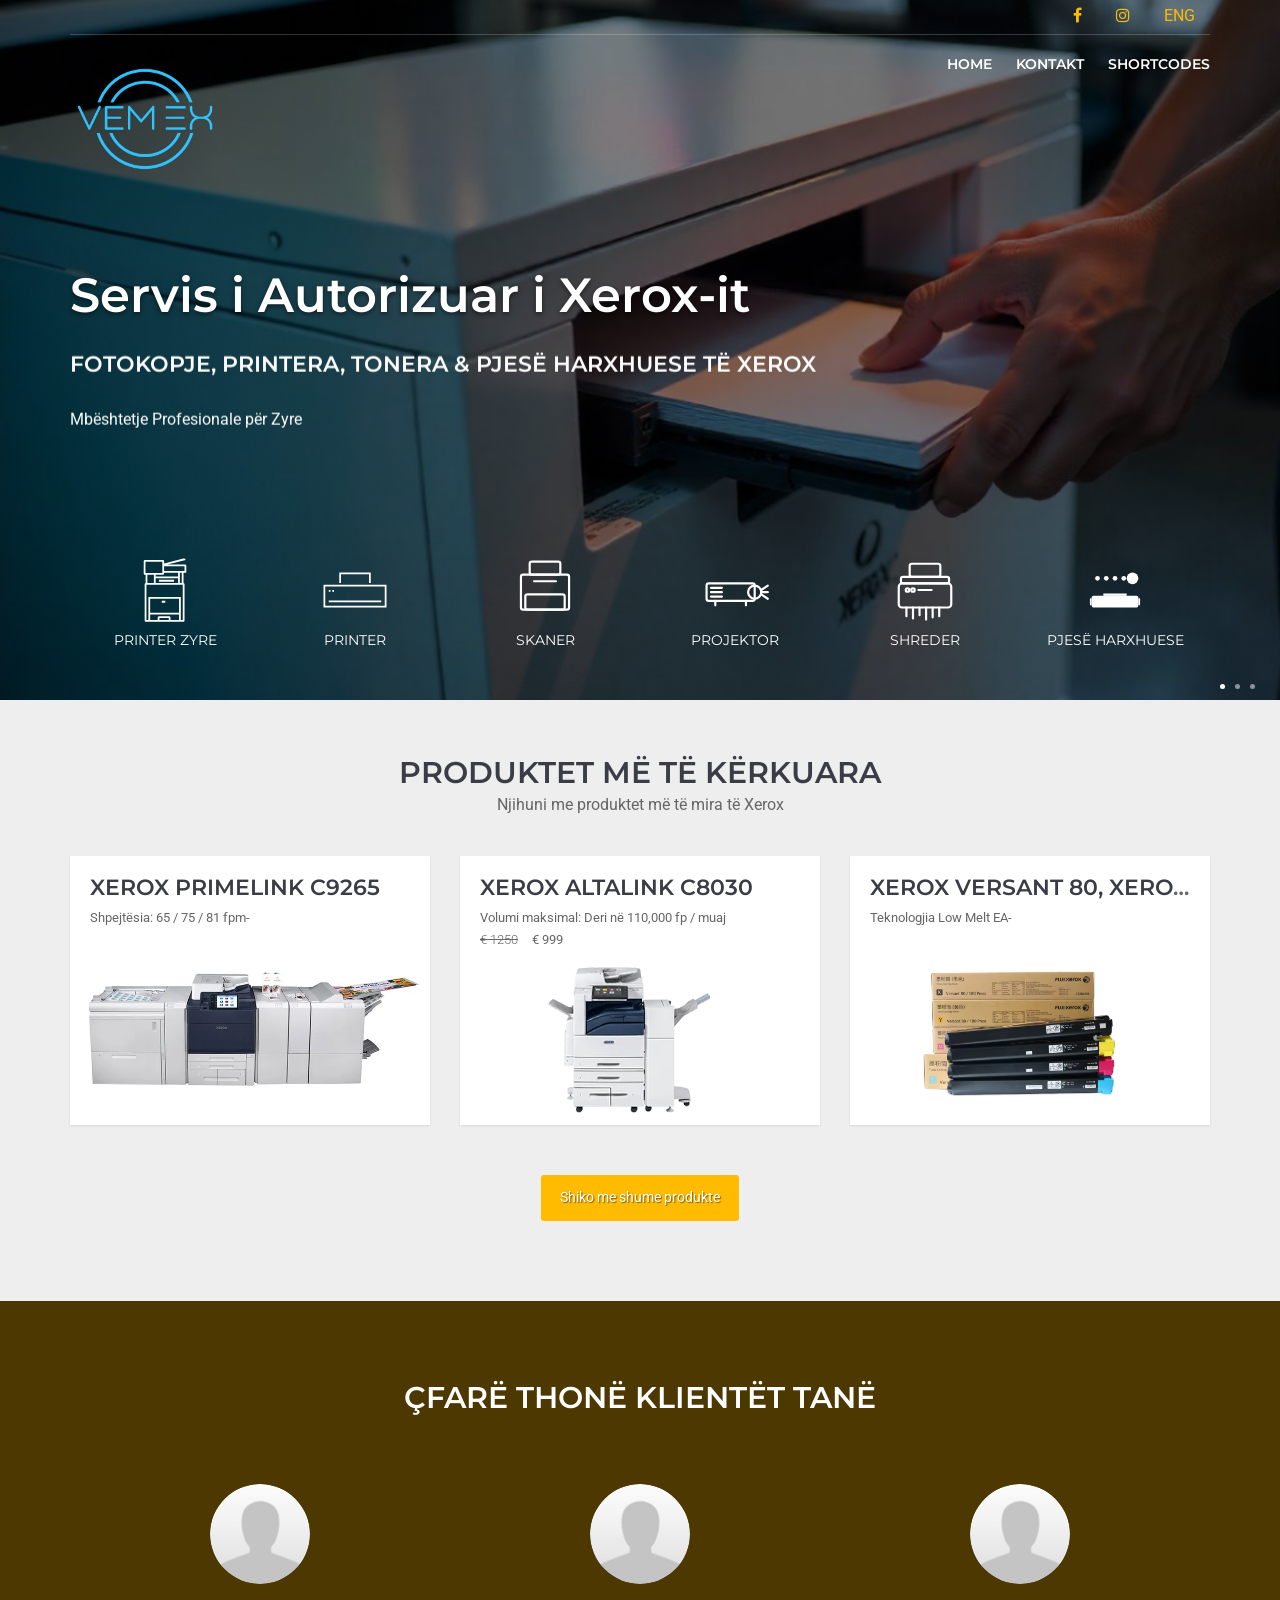
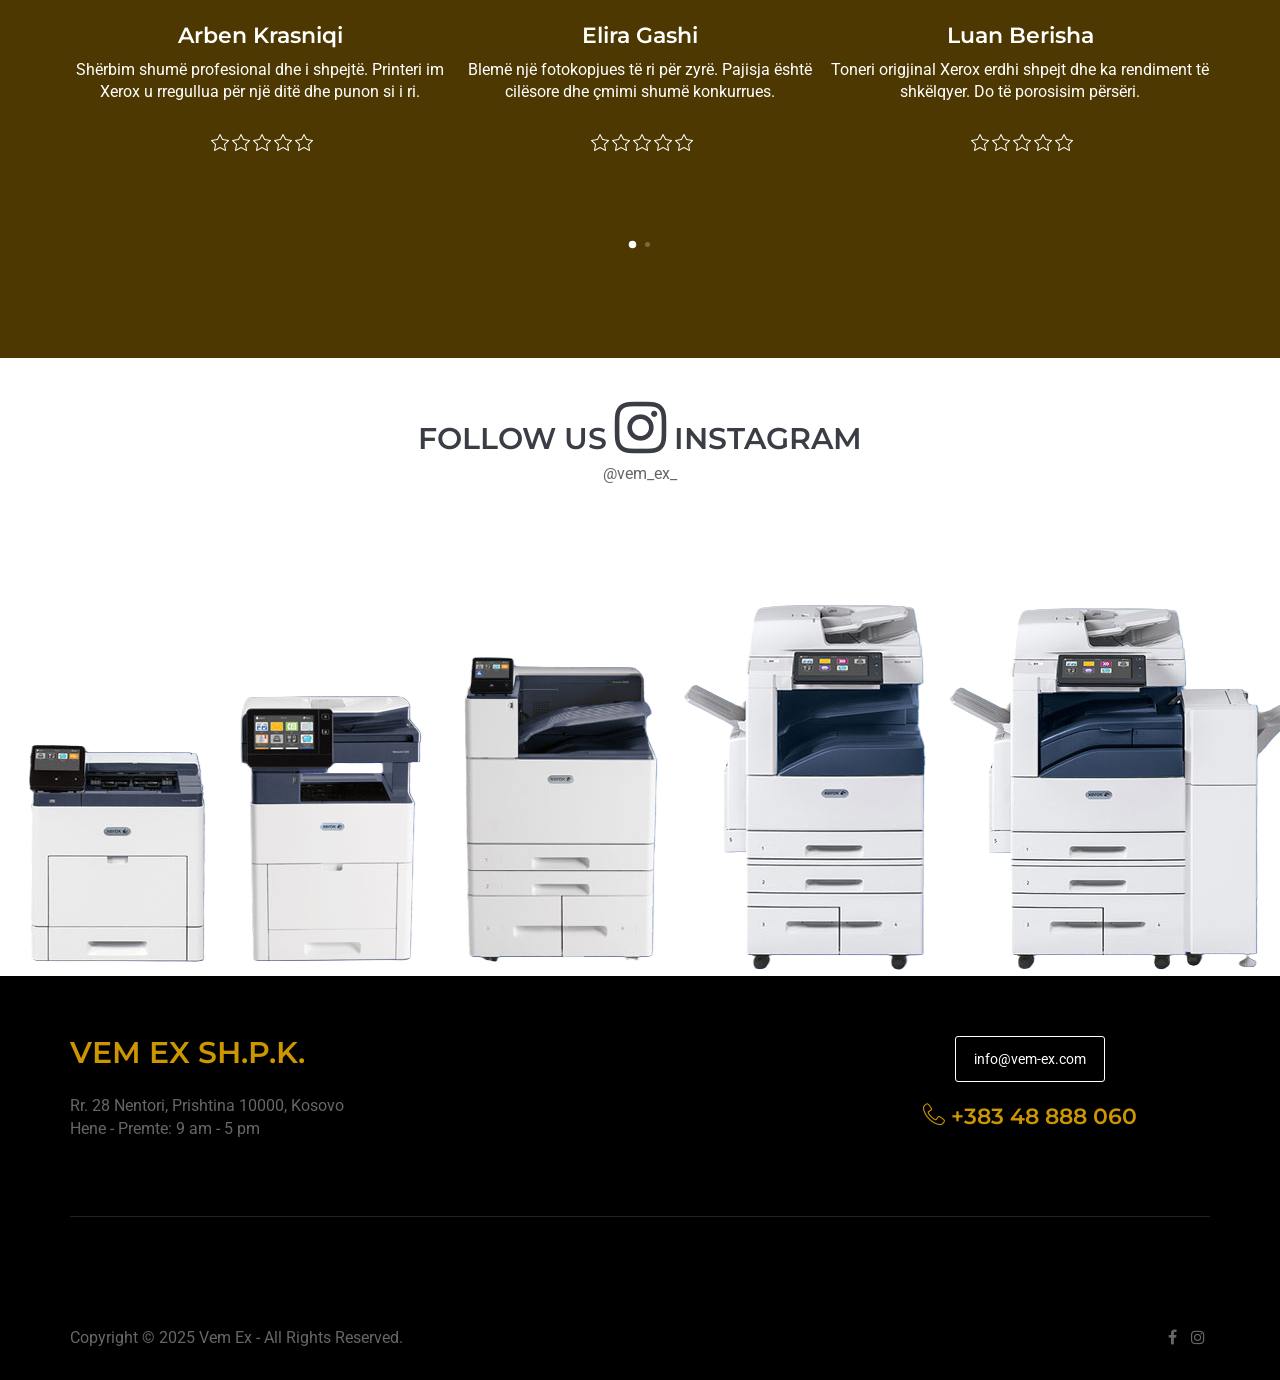
==== index.html @ 493dd59b "Add files via upload" ====
﻿<!DOCTYPE html>
<html lang="en">

<head>
    <meta charset="utf-8">
    <meta http-equiv="X-UA-Compatible" content="IE=edge">
    <meta name="viewport" content="width=device-width, initial-scale=1, maximum-scale=1">

    <!-- Mobile Web-app fullscreen -->
    <meta name="apple-mobile-web-app-capable" content="yes">
    <meta name="mobile-web-app-capable" content="yes">

    <!-- Meta tags -->
    <meta name="description" content="VEM-EX është partner i autorizuar Xerox. Ofron shitje dhe servis për fotokopjues, printera, tonera, si dhe pajisje të ndryshme për furnizim zyre në Kosovë.">
    <meta name="keywords" content="Xerox Kosovo, fotokopjues, printera, tonera, servis Xerox, pajisje zyre, laptop, desktop, projektorë, shredder">
    <meta name="author" content="VEM-EX Sh.P.K.">

    <link rel="icon" href="favicon.ico">

    <!--Title-->
    <title>VEM-EX | Servis i Autorizuar i Xerox</title>

    <!--CSS styles-->
    <link rel="stylesheet" media="all" href="css/bootstrap.css" />
    <link rel="stylesheet" media="all" href="css/animate.css" />
    <link rel="stylesheet" media="all" href="css/font-awesome.css" />
    <link rel="stylesheet" media="all" href="css/furniture-icons.css" />
    <link rel="stylesheet" media="all" href="css/linear-icons.css" />
    <link rel="stylesheet" media="all" href="css/magnific-popup.css" />
    <link rel="stylesheet" media="all" href="css/owl.carousel.css" />
    <link rel="stylesheet" media="all" href="css/ion-range-slider.css" />
    <link rel="stylesheet" media="all" href="css/theme.css" />

    <!--Google fonts-->
    <link href="https://fonts.googleapis.com/css?family=Montserrat:400,500,600&amp;subset=latin-ext" rel="stylesheet">
    <link href="https://fonts.googleapis.com/css?family=Roboto:300,400,500" rel="stylesheet">

    <!-- HTML5 shim and Respond.js IE8 support of HTML5 elements and media queries -->
    <!--[if lt IE 9]>
    <script src="https://oss.maxcdn.com/html5shiv/3.7.2/html5shiv.min.js"></script>
    <script src="https://oss.maxcdn.com/respond/1.4.2/respond.min.js"></script>
    <![endif]-->

    <!-- Social sharing (Open Graph) -->
    <meta property="og:title" content="VEM-EX | Authorised Xerox Provider">
    <meta property="og:description" content="Partner i autorizuar Xerox për shitje, servis dhe furnizime zyre.">
    <meta property="og:image" content="https://vem-ex.com/assets/images/logo.png">
    <meta property="og:url" content="https://vem-ex.com">
    <meta name="twitter:card" content="summary_large_image">
</head>

<body>

    <div class="page-loader"></div>

    <div class="wrapper">

        <!--Use class "navbar-fixed" or "navbar-default" -->
        <!--If you use "navbar-fixed" it will be sticky menu on scroll (only for large screens)-->

        <!-- ======================== Navigation ======================== -->

        <nav class="navbar-fixed">

            <div class="container">

                <!-- ==========  Top navigation ========== -->

                <div class="navigation navigation-top clearfix">
                    <ul>
                        <!--add active class for current page-->
                        <li><a  href="https://www.facebook.com/profile.php?id=100094610052617" target="_blank"><i class="fa fa-facebook"></i></a></li>
                        <li><a href="https://www.instagram.com/vem_ex_/" target="_blank"><i class="fa fa-instagram"></i></a></li>

                        <!--Language selector-->

                        <li class="nav-settings">
                            <a href="javascript:void(0);" class="nav-settings-value"> ENG</a>
                            <ul class="nav-settings-list">
                                <li>ENG</li>
                                <li>ALB</li>
                            </ul>
                        </li>

                    </ul>
                </div> <!--/navigation-top-->

                <!-- ==========  Main navigation ========== -->

                <div class="navigation navigation-main">

                    <!-- Setup your logo here-->

                    <a href="index.html" class="logo"><img src="assets/images/logo.png" alt="" /></a>

                    <!-- Mobile toggle menu -->

                    <a href="#" class="open-menu"><i class="icon icon-menu"></i></a>

                    <!-- Convertible menu (mobile/desktop)-->

                    <div class="floating-menu">

                        <!-- Mobile toggle menu trigger-->

                        <div class="close-menu-wrapper">
                            <span class="close-menu"><i class="icon icon-cross"></i></span>
                        </div>

                        <ul>
                            <li><a href="index.html">Home</a></li>
                            <li><a href="contact.html">Kontakt</a></li>


                            <!-- Simple menu link-->

                            <li><a href="shortcodes.html">Shortcodes</a></li>
                        </ul>
                    </div> <!--/floating-menu-->

            </div> <!--/container-->
        </nav>

        <!-- ========================  Header content ======================== -->

        <section class="header-content">

            <div class="owl-slider">

                <!-- === slide item === -->

                <div class="item"   style="background-image:linear-gradient(rgba(0,0,0,0.5),rgba(0,0,0,0.5)), url(assets/images/banner1.png)">

                <div class="box">
                        <div class="container">
                            <h2 class="title animated h1" data-animation="fadeInDown"> Servis i Autorizuar i Xerox-it</h2>
                            <div class="animated" data-animation="fadeInUp">
                                <h4 class="animated pt-2" data-animation="fadeInUp">Fotokopje, Printera, Tonera & Pjesë Harxhuese të Xerox</h4>
                                <div class="animated pt-2" data-animation="fadeInUp">Mbështetje Profesionale për Zyre</div>
                            </div>
                        </div>
                    </div>
                </div>

                <!-- === slide item === -->

                <div class="item"   style="background-image:linear-gradient(rgba(0,0,0,0.5),rgba(0,0,0,0.5)), url(assets/images/banner2.jpg)">
                    <div class="box">
                        <div class="container">
                            <h2 class="title animated h1" data-animation="fadeInDown"> Servis i Autorizuar i Xerox-it</h2>
                            <div class="animated" data-animation="fadeInUp">
                                <div class="animated pt-2" data-animation="fadeInUp">Fotokopje, Printera, Tonera & Pjesë Harxhuese të Xerox</div>
                                <div class="animated pt-2" data-animation="fadeInUp">Mbështetje Profesionale për Zyre</div>
                            </div>
                        </div>
                    </div>
                </div>

                <!-- === slide item === -->

                <div class="item"   style="background-image:linear-gradient(rgba(0,0,0,0.5),rgba(0,0,0,0.5)), url(assets/images/banner3.jpg)">
                    <div class="box">
                        <div class="container">
                            <h2 class="title animated h1" data-animation="fadeInDown"> Servis i Autorizuar i Xerox-it</h2>
                            <div class="animated" data-animation="fadeInUp">
                                <div class="animated pt-2" data-animation="fadeInUp">Fotokopje, Printera, Tonera & Pjesë Harxhuese të Xerox</div>
                                <div class="animated pt-2" data-animation="fadeInUp">Mbështetje Profesionale për Zyre</div>
                            </div>
                        </div>
                    </div>
                </div>

            </div> <!--/owl-slider-->
        </section>

        <!-- ========================  Icons slider ======================== -->

        <section class="owl-icons-wrapper owl-icons-frontpage">

            <!-- === header === -->

            <header class="hidden">
                <h2>Product categories</h2>
            </header>

            <div class="container">

                <div class="owl-icons">

                    <!-- === icon item === -->

                    <a href="#">
                        <figure>
                            <i class="f-icon f-svg " style='background: url("assets/svgs/office-printer.svg") no-repeat center / contain'></i>
                            <figcaption>Printer Zyre</figcaption>
                        </figure>
                    </a>

                    <!-- === icon item === -->

                    <a href="#">
                        <figure>
                            <i class="f-icon f-svg " style='background: url("assets/svgs/printer.svg") no-repeat center / contain'></i>
                            <figcaption>Printer</figcaption>
                        </figure>
                    </a>

                    <!-- === icon item === -->

                    <a href="#">
                        <figure>
                            <i class="f-icon f-svg " style='background: url("assets/svgs/scanner.svg") no-repeat center / contain'></i>
                            <figcaption>Skaner</figcaption>
                        </figure>
                    </a>

                    <a href="#">
                        <figure>
                            <i class="f-icon f-svg " style='background: url("assets/svgs/projector.svg") no-repeat center / contain'></i>
                            <figcaption>Projektor</figcaption>
                        </figure>
                    </a>

                    <a href="#">
                        <figure>
                            <i class="f-icon f-svg " style='background: url("assets/svgs/shreder.svg") no-repeat center / contain'></i>
                            <figcaption>Shreder</figcaption>
                        </figure>
                    </a>

                    <a href="#">
                        <figure>
                            <i class="f-icon f-svg " style='background: url("assets/svgs/accessories.svg") no-repeat center / contain'></i>
                            <figcaption>Pjesë Harxhuese</figcaption>
                        </figure>
                    </a>
                    <!-- === icon item === -->

                    <a href="#">
                        <figure>
                            <i class="f-icon f-svg " style='background: url("assets/svgs/service.svg") no-repeat center / contain'></i>
                            <figcaption>Mirembajtje +</figcaption>
                        </figure>
                    </a>

                    <a href="#">
                        <figure>
                            <i class="f-icon f-svg " style='background: url("assets/svgs/pc.svg") no-repeat center / contain'></i>
                            <figcaption>PC Desktop</figcaption>
                        </figure>
                    </a>

                    <a href="#">
                        <figure>
                            <i class="f-icon f-svg " style='background: url("assets/svgs/laptop.svg") no-repeat center / contain'></i>
                            <figcaption>Laptop</figcaption>
                        </figure>
                    </a>

                </div> <!--/owl-icons-->
            </div> <!--/container-->
        </section>

        <!-- ========================  Products widget ======================== -->

        <section class="products">

            <div class="container">

                <!-- === header title === -->

                <header>
                    <div class="row">
                        <div class="col-md-offset-2 col-md-8 text-center">
                            <h2 class="title">Produktet më të kërkuara</h2>
                            <div class="text">
                                <p>Njihuni me produktet më të mira të Xerox</p>
                            </div>
                        </div>
                    </div>
                </header>

                <div class="row">

                    <!-- === product-item === -->

                    <div class="col-md-4 col-xs-6">

                        <article>
                            <div class="info">

                                <span>
                                    <a href="#productid1" class="mfp-open" data-title="Shiko detajet"><i class="icon icon-eye"></i></a>
                                </span>
                            </div>
                            <div class="btn btn-add">
                                <i class="icon icon-cart"></i>
                            </div>
                            <div class="figure-grid">
                                <div class="image" style="padding-top: 80px; min-height: 269px;">
                                    <a href="#productid1" class="mfp-open">
                                        <img src="assets/products/xeroxprimelinkC9265.jpg" alt="" width="360" />
                                    </a>
                                </div>
                                <div class="text">
                                    <h2 class="title h4"><a href="product.html">Xerox PrimeLink C9265</a></h2>
                                    <sup>Shpejtësia: 65 / 75 / 81 fpm-</sup>
                                </div>
                            </div>
                        </article>
                    </div>

                    <!-- === product-item === -->

                    <div class="col-md-4 col-xs-6">
                        <article>
                            <div class="info">
                                <span>
                                    <a href="#productid2" class="mfp-open" data-title="Shiko detajet"><i class="icon icon-eye"></i></a>
                                </span>
                            </div>
                            <div class="btn btn-add">
                                <i class="icon icon-cart"></i>
                            </div>
                            <div class="figure-grid">
                                <div class="image" style="padding-top: 80px; width: auto;object-fit: contain;  max-height: 269px;">
                                    <a href="#productid2" class="mfp-open">
                                        <img src="assets/products/XeroxAltalinkC8030.jpg" alt=""  style="max-height:200px; width:auto; object-fit:contain; padding-left: 70px; display:block;" />
                                    </a>
                                </div>
                                <div class="text">
                                    <h2 class="title h4"><a href="product.html">Xerox Altalink C8030</a></h2>
                                    <sup>Volumi maksimal: Deri në 110,000 fp / muaj</sup> <br>

                                    <sub>€ 1250</sub>
                                    <sup>€ 999</sup>
                                </div>
                            </div>
                        </article>
                    </div>

                    <!-- === product-item === -->

                    <div class="col-md-4 col-xs-6">
                        <article>
                            <div class="info">
                                <span>
                                    <a href="#productid3" class="mfp-open" data-title="Shiko detajet"><i class="icon icon-eye"></i></a>
                                </span>
                            </div>
                            <div class="btn btn-add">
                                <i class="icon icon-cart"></i>
                            </div>
                            <div class="figure-grid">
                                <div class="image" style="padding-top: 80px; width: auto;object-fit: contain;  max-height: 269px;">
                                    <a href="#productid3" class="mfp-open">
                                        <img src="assets/products/toner.png" alt="" style="max-height:200px; width:auto; object-fit:contain; padding-left: 70px; display:block;"  />
                                    </a>
                                </div>
                                <div class="text">
                                    <h2 class="title h4"><a href="product.html">Xerox Versant 80, Xerox Versant 180, Xerox Versant 280</a></h2>
                                    <sup>Teknologjia Low Melt EA-</sup>
                                </div>
                            </div>
                        </article>
                    </div>


                </div> <!--/row-->
                <!-- === button more === -->

                <div class="wrapper-more">
                    <a href="products-grid.html" class="btn btn-main">Shiko me shume produkte</a>
                </div>

                <!-- ========================  Product info popup - quick view ======================== -->

                <div class="popup-main mfp-hide" id="productid1">

                    <!-- === product popup === -->

                    <div class="product">

                        <!-- === popup-title === -->

                        <div class="popup-title">
                            <div class="h1 title">Xerox PrimeLink C9265 <small>Printer</small></div>
                        </div>

                        <!-- === product gallery === -->

                        <div class="owl-product-gallery">
                            <img src="assets/products/xeroxprimelinkC9265.jpg" />
                        </div>

                        <!-- === product-popup-info === -->

                        <div class="popup-content">
                            <div class="product-info-wrapper">
                                <div class="row">
                                    <div class="col-sm-10">
                                        <div class="info-box">
                                            <strong>Shpejtësia</strong>
                                            <span>65 / 75 / 81 fpm</span>
                                        </div>
                                        <div class="info-box">
                                            <strong>Pesha e medias</strong>
                                            <span>Deri në 400 gsm (Tray 5 dhe vetem OHCF), auto-duplex deri në 350 gsm (Bypass Tray dhe OHCF)</span>
                                        </div>
                                        <div class="info-box">
                                            <strong> Media për baner</strong>
                                            <span>Deri në 51 in. / 1,300 mm</span>
                                        </div>
                                        <div class="info-box">
                                            <strong> Teknologjia e printimit</strong>
                                            <span>Standard i ri për prodhim të lehtë, cilësi me teknologji LED, rezolucion 2400 x 2400 dpi me HD LED dhe toner HD EA për qartësi të jashtëzakonshme dhe ngjyra të pasura e të gjalla</span>
                                        </div>
                                        <div class="info-box">
                                            <strong> Skanimi</strong>
                                            <span> Deri në 270 ipm (ngjyrë, deri në 200 gsm) </span>
                                        </div>
                                        <div class="info-box">
                                            <strong>Konsumueset</strong>
                                            <span>
                                            <ul class="consumables-list">
                                                <li><span class="color-btn color-btn-black"></span> <span> E zezë: 34,500 faqe</span></li>
                                                <li><span class="color-btn color-btn-yellow"></span> <span>E verdhë: 37,500 faqe</span></li>
                                                <li><span class="color-btn color-btn-magenta"></span> <span>Magenta: 37,500 faqe</span></li>
                                                <li><span class="color-btn color-btn-cyan"></span> <span>Cian: 37,500 faqe</span></li>
                                            </span>
                                            </ul>
                                        </div>
                                    </div>

                                </div> <!--/row-->
                            </div> <!--/product-info-wrapper-->
                        </div> <!--/popup-content-->

                    </div> <!--/product-->
                </div> <!--popup-main-->
                <div class="popup-main mfp-hide" id="productid2">

                    <!-- === product popup === -->

                    <div class="product">

                        <!-- === popup-title === -->

                        <div class="popup-title">
                            <div class="h1 title">Xerox Altalink C8030</div>
                        </div>

                        <!-- === product gallery === -->

                        <div class="owl-product-gallery" style="background-color: white;">
                            <img src="assets/products/XeroxAltalinkC8030.jpg" alt="" style="max-height:200px; width:auto; object-fit:contain; padding-left: 170px; display:block;"   />
                        </div>

                        <!-- === product-popup-info === -->

                        <div class="popup-content">
                            <div class="product-info-wrapper">
                                <div class="row">
                                    <div class="col-sm-10">
                                    <div class="info-box">
                                        <strong>Pajisje multifunksionale</strong>
                                        <span>A4 dhe A3   Color & BW</span>
                                    </div>
                                    <div class="info-box">
                                        <strong>Funksione</strong>
                                        <span>Cloud, Copy, Email, Print, Scan</span>
                                    </div>
                                    <div class="info-box">
                                        <strong>Rezolucioni maksimal</strong>
                                        <span>1200 x 2400 IQ</span>
                                    </div>
                                    <div class="info-box">
                                        <strong>Volumi maksimal</strong>
                                        <span>Deri në 110,000 fp / muaj</span>
                                    </div>
                                    <div class="info-box">
                                        <strong>Kapaciteti i tonerit</strong>
                                        <span>
                                        <ul class="consumables-list">
                                            <li><span class="color-btn color-btn-black"></span> <span>E zezë (Black): 26,000 faqe</span></li>
                                            <li><span class="color-btn color-btn-yellow"></span> <span>E verdhë (Yellow): 15,000 faqe</span></li>
                                            <li><span class="color-btn color-btn-magenta"></span> <span>Magenta: 15,000 faqe</span></li>
                                            <li><span class="color-btn color-btn-cyan"></span> <span>Cian (Cyan): 15,000 faqe</span></li>
                                        </ul>
                                        </span>
                                    </div>
                                    <div class="info-box">
                                        <strong>Printim prej Telefonit</strong>
                                        <span><i class="fa fa-check-square-o"></i> Mbështetur</span>
                                    </div>
                                    <div class="info-box">
                                        <strong>Printim prej USB</strong>
                                        <span><i class="fa fa-check-square-o"></i> Mbështetur</span>
                                    </div>
                                    <div class="info-box">
                                        <strong>Scan në USB</strong>
                                        <span><i class="fa fa-check-square-o"></i> Mbështetur</span>
                                    </div>
                                </div>


                                </div> <!--/row-->
                            </div> <!--/product-info-wrapper-->
                        </div> <!--/popup-content-->

                    </div> <!--/product-->
                </div> <!--popup-main-->


                <div class="popup-main mfp-hide" id="productid3">

                    <!-- === product popup === -->

                    <div class="product">

                        <!-- === popup-title === -->

                        <div class="popup-title">
                            <div class="h1 title"> Xerox Versant 80, 180 & 280</div>
                        </div>

                        <!-- === product gallery === -->

                        <div class="owl-product-gallery" style="background-color: white;">
                            <img src="assets/products/toner.png" alt="" style="max-height:200px; width:auto; object-fit:contain; padding-left: 170px; display:block;"   />
                        </div>

                        <!-- === product-popup-info === -->

                        <div class="popup-content">
                            <div class="product-info-wrapper">
                                <div class="row">
                                    <div class="col-sm-10">

                                        <div class="info-box">
                                            <strong>Teknologjia</strong>
                                            <span>Low Melt EA</span>
                                        </div>
                                        <div class="info-box">
                                            <strong>Toner Origjinal Xerox</strong>
                                            <ul>
                                                <li>Ngjyra të gjalla, tekst i mprehtë – faqe pas faqeje</li>
                                                <li>Jo toksik me përmbajtje kimike të kontrolluar rreptësisht</li>
                                                <li>Jep ndikim premium e të fuqishëm në çdo faqe</li>
                                                <li>I sigurt për ju dhe për mjedisin</li>
                                            </ul>
                                        </div>
                                        <div class="info-box">
                                            <strong>Tonerë</strong>
                                            <ul class="consumables-list">
                                                <li><span class="color-btn color-btn-yellow"></span> <span>E verdhë (Yellow)</span></li>
                                                <li><span class="color-btn color-btn-magenta"></span> <span>Magenta</span></li>
                                                <li><span class="color-btn color-btn-cyan"></span> <span>Cian (Cyan)</span></li>
                                                <li><span class="color-btn color-btn-black"></span> <span>E zezë (Black)</span></li>
                                            </ul>
                                        </div>

                                    </div>


                                </div> <!--/row-->
                            </div> <!--/product-info-wrapper-->
                        </div> <!--/popup-content-->

                    </div> <!--/product-->
                </div> <!--popup-main-->

            </div> <!--/container-->
        </section>

        <!-- ======================== Quotes ======================== -->


        <section class="quotes quotes-slider" style="background-image:url(assets/images/user-1.jpg)">
            <div class="container">

                <!-- === quotes header === -->
                <header>
                    <h2 class="title">Çfarë thonë klientët tanë</h2>
                </header>

                <div class="row">
                    <div class="quote-carousel">

                        <!-- === quote item === -->
                        <div class="quote">
                            <div class="image">
                                <img src="assets/images/user.jpg" alt="Klient i kënaqur" />
                            </div>
                            <div class="text">
                                <h4>Arben Krasniqi</h4>
                                <p>Shërbim shumë profesional dhe i shpejtë. Printeri im Xerox u rregullua për një ditë dhe punon si i ri.</p>
                            </div>
                            <div class="more">
                                <div class="rating">
                                    <span class="icon icon-star"></span>
                                    <span class="icon icon-star"></span>
                                    <span class="icon icon-star"></span>
                                    <span class="icon icon-star"></span>
                                    <span class="icon icon-star"></span>
                                </div>
                            </div>
                        </div>

                        <!-- === quote item === -->
                        <div class="quote">
                            <div class="image">
                                <img src="assets/images/user.jpg" alt="Klient i kënaqur" />
                            </div>
                            <div class="text">
                                <h4>Elira Gashi</h4>
                                <p>Blemë një fotokopjues të ri për zyrë. Pajisja është cilësore dhe çmimi shumë konkurrues.</p>
                            </div>
                            <div class="more">
                                <div class="rating">
                                    <span class="icon icon-star"></span>
                                    <span class="icon icon-star"></span>
                                    <span class="icon icon-star"></span>
                                    <span class="icon icon-star"></span>
                                    <span class="icon icon-star"></span>
                                </div>
                            </div>
                        </div>

                        <!-- === quote item === -->
                        <div class="quote">
                            <div class="image">
                                <img src="assets/images/user.jpg" alt="Klient i kënaqur" />
                            </div>
                            <div class="text">
                                <h4>Luan Berisha</h4>
                                <p>Toneri origjinal Xerox erdhi shpejt dhe ka rendiment të shkëlqyer. Do të porosisim përsëri.</p>
                            </div>
                            <div class="more">
                                <div class="rating">
                                    <span class="icon icon-star"></span>
                                    <span class="icon icon-star"></span>
                                    <span class="icon icon-star"></span>
                                    <span class="icon icon-star"></span>
                                    <span class="icon icon-star"></span>
                                </div>
                            </div>
                        </div>

                        <!-- === quote item === -->
                        <div class="quote">
                            <div class="image">
                                <img src="assets/images/user.jpg" alt="Klient i kënaqur" />
                            </div>
                            <div class="text">
                                <h4>Gentiana Hoti</h4>
                                <p>Shumë të besueshëm dhe korrektë. Na ndihmuan të zgjedhim pajisjen multifunksionale që i përshtatet më së miri nevojave tona.</p>
                            </div>
                            <div class="more">
                                <div class="rating">
                                    <span class="icon icon-star"></span>
                                    <span class="icon icon-star"></span>
                                    <span class="icon icon-star"></span>
                                    <span class="icon icon-star"></span>
                                    <span class="icon icon-star"></span>
                                </div>
                            </div>
                        </div>

                    </div> <!--/quote-carousel-->
                </div> <!--/row-->
            </div> <!--/container-->
        </section>


        <!-- ========================  Instagram ======================== -->

        <section class="instagram">

            <!-- === instagram header === -->

            <header>
                <div class="container">
                    <a href="https://www.instagram.com/vem_ex_/" target="_blank" style="text-decoration:none; color:inherit; display:block;">
                        <div class="row">
                            <div class="col-md-offset-2 col-md-8 text-center">
                                <h2 class="h2 title">Follow us <i class="fa fa-instagram fa-2x"></i> Instagram </h2>
                                <div class="text">
                                    <p>@vem_ex_</p>
                                </div>
                            </div>
                        </div>
                    </a>
                </div>
            </header>

            <!-- === instagram gallery === -->

            <div class="gallery clearfix" >
                <img src="assets/instagram/all.png" alt="Alternate Text" />

            </div>
<!--            <div class="gallery clearfix" >-->
<!--                <a class="item" href="#">-->
<!--                    <img src="assets/instagram/output_1.png" alt="Alternate Text" />-->
<!--                </a>-->
<!--                <a class="item" href="#">-->
<!--                    <img src="assets/instagram/output_2.png" alt="Alternate Text" />-->
<!--                </a>-->
<!--                <a class="item" href="#">-->
<!--                    <img src="assets/instagram/output_3.png" alt="Alternate Text" />-->
<!--                </a>-->
<!--                <a class="item" href="#">-->
<!--                    <img src="assets/instagram/output_4.png" alt="Alternate Text" />-->
<!--                </a>-->
<!--                <a class="item" href="#">-->
<!--                    <img src="assets/instagram/output_5.png" alt="Alternate Text" />-->
<!--                </a>-->
<!--                <a class="item" href="#">-->
<!--                    <img src="assets/instagram/output_6.png" alt="Alternate Text" />-->
<!--                </a>-->

<!--            </div> &lt;!&ndash;/gallery&ndash;&gt;-->

        </section>

        <!-- ================== Footer  ================== -->

        <footer>
            <div class="container">

                <!--footer showroom-->
                <div class="footer-showroom">
                    <div class="row">
                        <div class="col-sm-8">
                            <h2>Vem Ex SH.P.K.</h2>
                            <a href="https://www.google.com/maps?daddr=Rr.+28+Nentori,+Prishtina+10000,+Kosovo" target="_blank">Rr. 28 Nentori, Prishtina 10000, Kosovo</a>
                            <p>Hene - Premte: 9 am - 5 pm </p>
                        </div>
                        <div class="col-sm-4 text-center">

                            <a href="mailto:info@vem-ex.com" class="btn btn-clean">
                                <span class="icon icon-email"></span> info@vem-ex.com
                            </a>

                            <div class="call-us h4"><span class="icon icon-phone-handset"></span> +383 48 888 060</div>
                        </div>
                    </div>
                </div>

                <!--footer social-->

                <div class="footer-social">
                    <div class="row">
                        <div class="col-sm-6">
                            <span>Copyright © 2025 Vem Ex - All Rights Reserved.</span>
                        </div>
                        <div class="col-sm-6 links">
                            <ul>
                                <li><a href="https://www.facebook.com/profile.php?id=100094610052617" target="_blank"><i class="fa fa-facebook"></i></a></li>
                                <li><a href="https://www.instagram.com/vem_ex_/" target="_blank"><i class="fa fa-instagram"></i></a></li>
                            </ul>
                        </div>
                    </div>
                </div>
            </div>
        </footer>

    </div> <!--/wrapper-->

    <!--JS files-->
    <script src="js/jquery.min.js"></script>
    <script src="js/jquery.bootstrap.js"></script>
    <script src="js/jquery.magnific-popup.js"></script>
    <script src="js/jquery.owl.carousel.js"></script>
    <script src="js/jquery.ion.rangeSlider.js"></script>
    <script src="js/jquery.isotope.pkgd.js"></script>
    <script src="js/main.js"></script>
</body>

</html>
---- css/furniture-icons.css ----
﻿@font-face {
    font-family: 'FurnitureIcons';
    src: url('../fonts/FurnitureIcons.eot?1japci');
    src: url('../fonts/FurnitureIcons.eot?1japci#iefix') format('embedded-opentype'), 
         url('../fonts/FurnitureIcons.ttf?1japci') format('truetype'), 
         url('../fonts/FurnitureIcons.woff?1japci') format('woff'), 
         url('../fonts/FurnitureIcons.svg?1japci#FurnitureIcons') format('svg');
    font-weight: normal;
    font-style: normal;
}

.f-icon {
    /* use !important to prevent issues with browser extensions that change fonts */
    font-family: 'FurnitureIcons' !important;
    speak: none;
    font-style: normal;
    font-weight: normal;
    font-variant: normal;
    text-transform: none;
    line-height: 1;
    /* Better Font Rendering =========== */
    -webkit-font-smoothing: antialiased;
    -moz-osx-font-smoothing: grayscale;
    
    display: inline-block;
}

.f-icon-dining-table:before {
    content: "\e900";
}

.f-icon-accessories:before {
    content: "\e901";
}

.f-icon-armchair:before {
    content: "\e902";
}

.f-icon-bar-set:before {
    content: "\e903";
}

.f-icon-bathroom:before {
    content: "\e904";
}

.f-icon-bedroom:before {
    content: "\e905";
}

.f-icon-bookcase:before {
    content: "\e906";
}

.f-icon-carpet:before {
    content: "\e907";
}

.f-icon-chair:before {
    content: "\e908";
}

.f-icon-children-room:before {
    content: "\e909";
}

.f-icon-kitchen:before {
    content: "\e90a";
}

.f-icon-lightning:before {
    content: "\e90b";
}

.f-icon-media-cabinet:before {
    content: "\e90c";
}

.f-icon-nightstand:before {
    content: "\e90d";
}

.f-icon-office:before {
    content: "\e90e";
}

.f-icon-retro:before {
    content: "\e90f";
}

.f-icon-shoe-cabinet:before {
    content: "\e910";
}

.f-icon-sofa:before {
    content: "\e911";
}

.f-icon-table:before {
    content: "\e912";
}

.f-icon-wardrobe:before {
    content: "\e913";
}
---- css/linear-icons.css ----
@font-face {
	font-family: 'LinearIcons';
	src:url('../fonts/linearIcons.eot?w118d');
	src:url('../fonts/linearIcons.eot?#iefixw118d') format('embedded-opentype'),
		url('../fonts/linearIcons.woff2?w118d') format('woff2'),
		url('../fonts/linearIcons.woff?w118d') format('woff'),
		url('../fonts/linearIcons.ttf?w118d') format('truetype'),
		url('../fonts/linearIcons.svg?w118d#Linearicons-Free') format('svg');
	font-weight: normal;
	font-style: normal;
}
 
.icon {
    font-family: 'LinearIcons'; 
    font-style: normal;
    font-variant-ligatures: normal;
    font-variant-caps: normal;
    font-variant-numeric: normal;
    font-weight: normal;
    font-stretch: normal;
	text-transform: none;
	speak: none;

	/* Better Font Rendering =========== */
	-webkit-font-smoothing: antialiased;
	-moz-osx-font-smoothing: grayscale;
}

.icon-home:before {
	content: "\e800";
}
.icon-apartment:before {
	content: "\e801";
}
.icon-pencil:before {
	content: "\e802";
}
.icon-magic-wand:before {
	content: "\e803";
}
.icon-drop:before {
	content: "\e804";
}
.icon-lighter:before {
	content: "\e805";
}
.icon-poop:before {
	content: "\e806";
}
.icon-sun:before {
	content: "\e807";
}
.icon-moon:before {
	content: "\e808";
}
.icon-cloud:before {
	content: "\e809";
}
.icon-cloud-upload:before {
	content: "\e80a";
}
.icon-cloud-download:before {
	content: "\e80b";
}
.icon-cloud-sync:before {
	content: "\e80c";
}
.icon-cloud-check:before {
	content: "\e80d";
}
.icon-database:before {
	content: "\e80e";
}
.icon-lock:before {
	content: "\e80f";
}
.icon-cog:before {
	content: "\e810";
}
.icon-trash:before {
	content: "\e811";
}
.icon-dice:before {
	content: "\e812";
}
.icon-heart:before {
	content: "\e813";
}
.icon-star:before {
	content: "\e814";
}
.icon-star-half:before {
	content: "\e815";
}
.icon-star-empty:before {
	content: "\e816";
}
.icon-flag:before {
	content: "\e817";
}
.icon-envelope:before {
	content: "\e818";
}
.icon-paperclip:before {
	content: "\e819";
}
.icon-inbox:before {
	content: "\e81a";
}
.icon-eye:before {
	content: "\e81b";
}
.icon-printer:before {
	content: "\e81c";
}
.icon-file-empty:before {
	content: "\e81d";
}
.icon-file-add:before {
	content: "\e81e";
}
.icon-enter:before {
	content: "\e81f";
}
.icon-exit:before {
	content: "\e820";
}
.icon-graduation-hat:before {
	content: "\e821";
}
.icon-license:before {
	content: "\e822";
}
.icon-music-note:before {
	content: "\e823";
}
.icon-film-play:before {
	content: "\e824";
}
.icon-camera-video:before {
	content: "\e825";
}
.icon-camera:before {
	content: "\e826";
}
.icon-picture:before {
	content: "\e827";
}
.icon-book:before {
	content: "\e828";
}
.icon-bookmark:before {
	content: "\e829";
}
.icon-user:before {
	content: "\e82a";
}
.icon-users:before {
	content: "\e82b";
}
.icon-shirt:before {
	content: "\e82c";
}
.icon-store:before {
	content: "\e82d";
}
.icon-cart:before {
	content: "\e82e";
}
.icon-tag:before {
	content: "\e82f";
}
.icon-phone-handset:before {
	content: "\e830";
}
.icon-phone:before {
	content: "\e831";
}
.icon-pushpin:before {
	content: "\e832";
}
.icon-map-marker:before {
	content: "\e833";
}
.icon-map:before {
	content: "\e834";
}
.icon-location:before {
	content: "\e835";
}
.icon-calendar-full:before {
	content: "\e836";
}
.icon-keyboard:before {
	content: "\e837";
}
.icon-spell-check:before {
	content: "\e838";
}
.icon-screen:before {
	content: "\e839";
}
.icon-smartphone:before {
	content: "\e83a";
}
.icon-tablet:before {
	content: "\e83b";
}
.icon-laptop:before {
	content: "\e83c";
}
.icon-laptop-phone:before {
	content: "\e83d";
}
.icon-power-switch:before {
	content: "\e83e";
}
.icon-bubble:before {
	content: "\e83f";
}
.icon-heart-pulse:before {
	content: "\e840";
}
.icon-construction:before {
	content: "\e841";
}
.icon-pie-chart:before {
	content: "\e842";
}
.icon-chart-bars:before {
	content: "\e843";
}
.icon-gift:before {
	content: "\e844";
}
.icon-diamond:before {
	content: "\e845";
}
.icon-linearicons:before {
	content: "\e846";
}
.icon-dinner:before {
	content: "\e847";
}
.icon-coffee-cup:before {
	content: "\e848";
}
.icon-leaf:before {
	content: "\e849";
}
.icon-paw:before {
	content: "\e84a";
}
.icon-rocket:before {
	content: "\e84b";
}
.icon-briefcase:before {
	content: "\e84c";
}
.icon-bus:before {
	content: "\e84d";
}
.icon-car:before {
	content: "\e84e";
}
.icon-train:before {
	content: "\e84f";
}
.icon-bicycle:before {
	content: "\e850";
}
.icon-wheelchair:before {
	content: "\e851";
}
.icon-select:before {
	content: "\e852";
}
.icon-earth:before {
	content: "\e853";
}
.icon-smile:before {
	content: "\e854";
}
.icon-sad:before {
	content: "\e855";
}
.icon-neutral:before {
	content: "\e856";
}
.icon-mustache:before {
	content: "\e857";
}
.icon-alarm:before {
	content: "\e858";
}
.icon-bullhorn:before {
	content: "\e859";
}
.icon-volume-high:before {
	content: "\e85a";
}
.icon-volume-medium:before {
	content: "\e85b";
}
.icon-volume-low:before {
	content: "\e85c";
}
.icon-volume:before {
	content: "\e85d";
}
.icon-mic:before {
	content: "\e85e";
}
.icon-hourglass:before {
	content: "\e85f";
}
.icon-undo:before {
	content: "\e860";
}
.icon-redo:before {
	content: "\e861";
}
.icon-sync:before {
	content: "\e862";
}
.icon-history:before {
	content: "\e863";
}
.icon-clock:before {
	content: "\e864";
}
.icon-download:before {
	content: "\e865";
}
.icon-upload:before {
	content: "\e866";
}
.icon-enter-down:before {
	content: "\e867";
}
.icon-exit-up:before {
	content: "\e868";
}
.icon-bug:before {
	content: "\e869";
}
.icon-code:before {
	content: "\e86a";
}
.icon-link:before {
	content: "\e86b";
}
.icon-unlink:before {
	content: "\e86c";
}
.icon-thumbs-up:before {
	content: "\e86d";
}
.icon-thumbs-down:before {
	content: "\e86e";
}
.icon-magnifier:before {
	content: "\e86f";
}
.icon-cross:before {
	content: "\e870";
}
.icon-menu:before {
	content: "\e871";
}
.icon-list:before {
	content: "\e872";
}
.icon-chevron-up:before {
	content: "\e873";
}
.icon-chevron-down:before {
	content: "\e874";
}
.icon-chevron-left:before {
	content: "\e875";
}
.icon-chevron-right:before {
	content: "\e876";
}
.icon-arrow-up:before {
	content: "\e877";
}
.icon-arrow-down:before {
	content: "\e878";
}
.icon-arrow-left:before {
	content: "\e879";
}
.icon-arrow-right:before {
	content: "\e87a";
}
.icon-move:before {
	content: "\e87b";
}
.icon-warning:before {
	content: "\e87c";
}
.icon-question-circle:before {
	content: "\e87d";
}
.icon-menu-circle:before {
	content: "\e87e";
}
.icon-checkmark-circle:before {
	content: "\e87f";
}
.icon-cross-circle:before {
	content: "\e880";
}
.icon-plus-circle:before {
	content: "\e881";
}
.icon-circle-minus:before {
	content: "\e882";
}
.icon-arrow-up-circle:before {
	content: "\e883";
}
.icon-arrow-down-circle:before {
	content: "\e884";
}
.icon-arrow-left-circle:before {
	content: "\e885";
}
.icon-arrow-right-circle:before {
	content: "\e886";
}
.icon-chevron-up-circle:before {
	content: "\e887";
}
.icon-chevron-down-circle:before {
	content: "\e888";
}
.icon-chevron-left-circle:before {
	content: "\e889";
}
.icon-chevron-right-circle:before {
	content: "\e88a";
}
.icon-crop:before {
	content: "\e88b";
}
.icon-frame-expand:before {
	content: "\e88c";
}
.icon-frame-contract:before {
	content: "\e88d";
}
.icon-layers:before {
	content: "\e88e";
}
.icon-funnel:before {
	content: "\e88f";
}
.icon-text-format:before {
	content: "\e890";
}
.icon-text-format-remove:before {
	content: "\e891";
}
.icon-text-size:before {
	content: "\e892";
}
.icon-bold:before {
	content: "\e893";
}
.icon-italic:before {
	content: "\e894";
}
.icon-underline:before {
	content: "\e895";
}
.icon-strikethrough:before {
	content: "\e896";
}
.icon-highlight:before {
	content: "\e897";
}
.icon-text-align-left:before {
	content: "\e898";
}
.icon-text-align-center:before {
	content: "\e899";
}
.icon-text-align-right:before {
	content: "\e89a";
}
.icon-text-align-justify:before {
	content: "\e89b";
}
.icon-line-spacing:before {
	content: "\e89c";
}
.icon-indent-increase:before {
	content: "\e89d";
}
.icon-indent-decrease:before {
	content: "\e89e";
}
.icon-pilcrow:before {
	content: "\e89f";
}
.icon-direction-ltr:before {
	content: "\e8a0";
}
.icon-direction-rtl:before {
	content: "\e8a1";
}
.icon-page-break:before {
	content: "\e8a2";
}
.icon-sort-alpha-asc:before {
	content: "\e8a3";
}
.icon-sort-amount-asc:before {
	content: "\e8a4";
}
.icon-hand:before {
	content: "\e8a5";
}
.icon-pointer-up:before {
	content: "\e8a6";
}
.icon-pointer-right:before {
	content: "\e8a7";
}
.icon-pointer-down:before {
	content: "\e8a8";
}
.icon-pointer-left:before {
	content: "\e8a9";
}
---- css/ion-range-slider.css ----
/* Ion.RangeSlider
// css version 2.0.3
// © 2013-2014 Denis Ineshin | IonDen.com
// ===================================================================================================================*/

/* =====================================================================================================================
// RangeSlider */

.irs {
    position: relative; display: block;
    -webkit-touch-callout: none;
    -webkit-user-select: none;
       -moz-user-select: none;
        -ms-user-select: none;
            user-select: none;
}
    .irs-line {
        position: relative; display: block;
        overflow: hidden;
        outline: none !important;
    }
        .irs-line-left, .irs-line-mid, .irs-line-right {
            position: absolute; display: block;
            top: 0;
        }
        .irs-line-left {
            left: 0; width: 11%;
        }
        .irs-line-mid {
            left: 9%; width: 82%;
        }
        .irs-line-right {
            right: 0; width: 11%;
        }

    .irs-bar {
        position: absolute; display: block;
        left: 0; width: 0;
    }
        .irs-bar-edge {
            position: absolute; display: block;
            top: 0; left: 0;
        }

    .irs-shadow {
        position: absolute; display: none;
        left: 0; width: 0;
    }

    .irs-slider {
        position: absolute; display: block;
        cursor: default;
        z-index: 1;
    }
        .irs-slider.single {

        }
        .irs-slider.from {

        }
        .irs-slider.to {

        }
        .irs-slider.type_last {
            z-index: 2;
        }

    .irs-min {
        position: absolute; display: block;
        left: 0;
        cursor: default;
    }
    .irs-max {
        position: absolute; display: block;
        right: 0;
        cursor: default;
    }

    .irs-from, .irs-to, .irs-single {
        position: absolute; display: block;
        top: 0; left: 0;
        cursor: default;
        white-space: nowrap;
    }

.irs-grid {
    position: absolute; display: none;
    bottom: 0; left: 0;
    width: 100%; height: 20px;
}
.irs-with-grid .irs-grid {
    display: block;
}
    .irs-grid-pol {
        position: absolute;
        top: 0; left: 0;
        width: 1px; height: 8px;
        background: #000;
    }
    .irs-grid-pol.small {
        height: 4px;
    }
    .irs-grid-text {
        position: absolute;
        bottom: 0; left: 0;
        white-space: nowrap;
        text-align: center;
        font-size: 9px; line-height: 9px;
        padding: 0 3px;
        color: #000;
    }

.irs-disable-mask {
    position: absolute; display: block;
    top: 0; left: -1%;
    width: 102%; height: 100%;
    cursor: default;
    background: rgba(0,0,0,0.0);
    z-index: 2;
}
.irs-disabled {
    opacity: 0.4;
}
.lt-ie9 .irs-disabled {
    filter: alpha(opacity=40);
}


.irs-hidden-input {
    position: absolute !important;
    display: block !important;
    top: 0 !important;
    left: 0 !important;
    width: 0 !important;
    height: 0 !important;
    font-size: 0 !important;
    line-height: 0 !important;
    padding: 0 !important;
    margin: 0 !important;
    outline: none !important;
    z-index: -9999 !important;
    background: none !important;
    border-style: solid !important;
    border-color: transparent !important;
}

/*/* Ion.RangeSlider, Nice Skin
// css version 2.0.3
// © Denis Ineshin, 2014    https://github.com/IonDen
// ===================================================================================================================*/

/* =====================================================================================================================
// Skin details */

.irs-line-mid,
.irs-line-left,
.irs-line-right,
.irs-bar,
.irs-bar-edge,
.irs-slider {
    background: url(img/sprite-skin-nice.png) repeat-x;
}

.irs {
    height: 40px;
}
.irs-with-grid {
    height: 60px;
}
.irs-line {
    height: 8px; top: 25px;
}
    .irs-line-left {
        height: 8px;
        background-position: 0 -30px;
    }
    .irs-line-mid {
        height: 8px;
        background-position: 0 0;
    }
    .irs-line-right {
        height: 8px;
        background-position: 100% -30px;
    }

.irs-bar {
    height: 8px; top: 25px;
    background-position: 0 -60px;
}
    .irs-bar-edge {
        top: 25px;
        height: 8px; width: 11px;
        background-position: 0 -90px;
    }

.irs-shadow {
    height: 1px; top: 34px;
    background: #000;
    opacity: 0.15;
}
.lt-ie9 .irs-shadow {
    filter: alpha(opacity=15);
}

.irs-slider {
    width: 22px; height: 22px;
    top: 17px;
    background-position: 0 -120px;
}
.irs-slider.state_hover, .irs-slider:hover {
    background-position: 0 -150px;
}

.irs-min, .irs-max {
    color: #999;
    font-size: 10px; line-height: 1.333;
    text-shadow: none;
    top: 0; padding: 1px 3px;
    background: rgba(0,0,0,0.1);
    -moz-border-radius: 3px;
    border-radius: 3px;
}
.lt-ie9 .irs-min, .lt-ie9 .irs-max {
    background: #ccc;
}

.irs-from, .irs-to, .irs-single {
    color: #fff;
    font-size: 10px; line-height: 1.333;
    text-shadow: none;
    padding: 1px 5px;
    background: rgba(0,0,0,0.3);
    -moz-border-radius: 3px;
    border-radius: 3px;
}
.lt-ie9 .irs-from, .lt-ie9 .irs-to, .lt-ie9 .irs-single {
    background: #999;
}

.irs-grid-pol {
    background: #99a4ac;
}
.irs-grid-text {
    color: #99a4ac;
}

.irs-disabled {
}
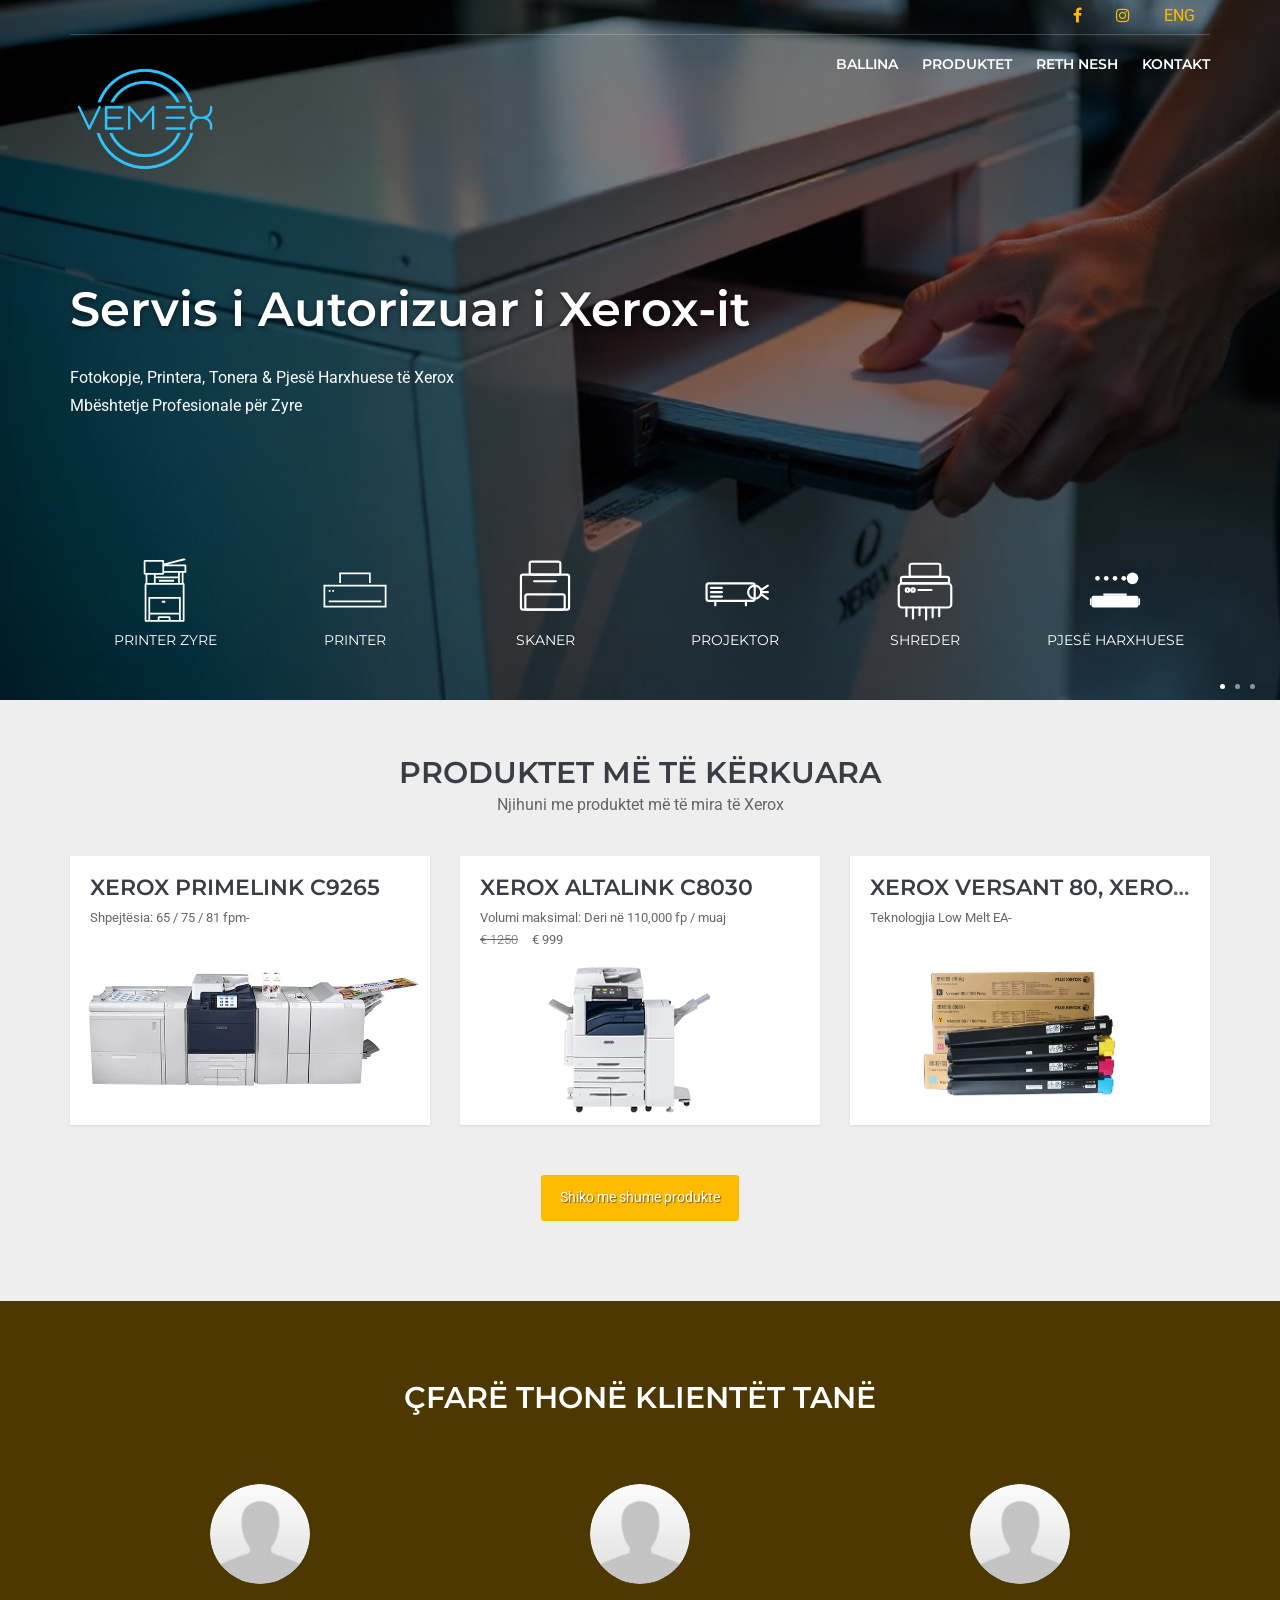
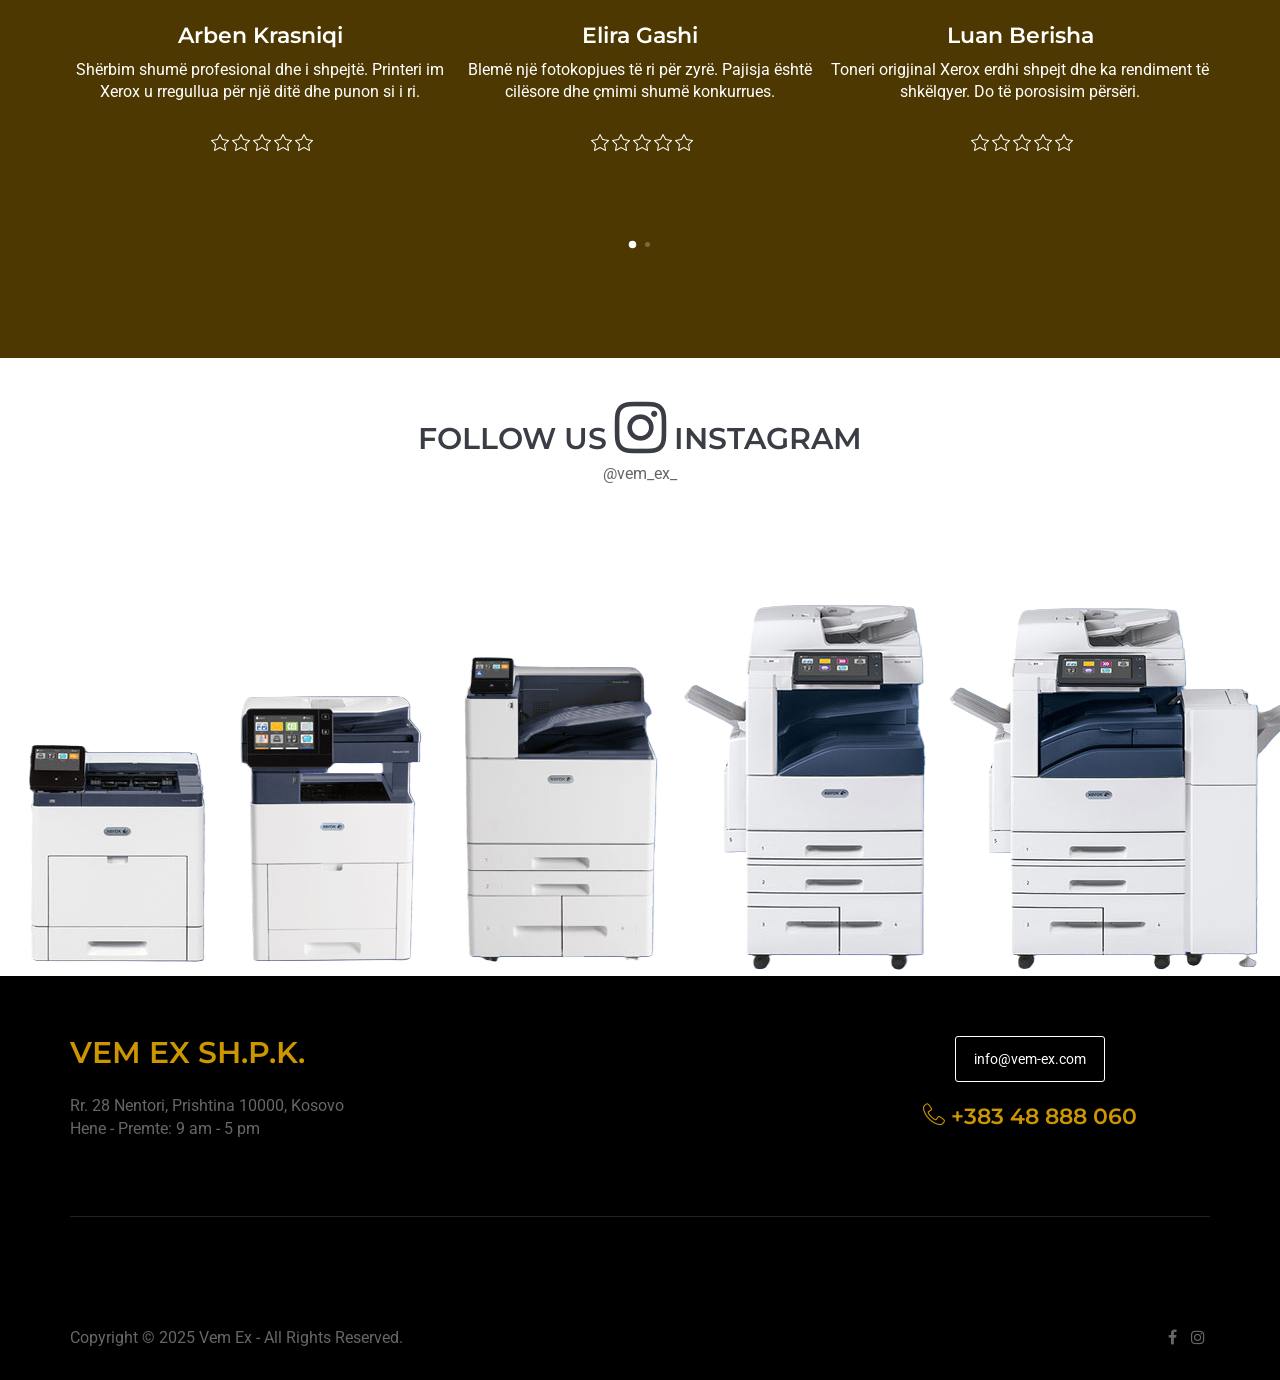
==== commit 85f73bb8: "Update index.html" ====
--- a/index.html
+++ b/index.html
@@ -1,4 +1,4 @@
-﻿<!DOCTYPE html>
+<!DOCTYPE html>
 <html lang="en">
 
 <head>
@@ -108,13 +108,10 @@
                         </div>
 
                         <ul>
-                            <li><a href="index.html">Home</a></li>
+                            <li><a href="index.html">Ballina</a></li>
+                            <li><a href="404.html">Produktet</a></li>
+                            <li><a href="404.html">Reth nesh</a></li>
                             <li><a href="contact.html">Kontakt</a></li>
-
-
-                            <!-- Simple menu link-->
-
-                            <li><a href="shortcodes.html">Shortcodes</a></li>
                         </ul>
                     </div> <!--/floating-menu-->
 
@@ -135,7 +132,7 @@
                         <div class="container">
                             <h2 class="title animated h1" data-animation="fadeInDown"> Servis i Autorizuar i Xerox-it</h2>
                             <div class="animated" data-animation="fadeInUp">
-                                <h4 class="animated pt-2" data-animation="fadeInUp">Fotokopje, Printera, Tonera & Pjesë Harxhuese të Xerox</h4>
+                                <div class="animated pt-2" data-animation="fadeInUp">Fotokopje, Printera, Tonera & Pjesë Harxhuese të Xerox</div>
                                 <div class="animated pt-2" data-animation="fadeInUp">Mbështetje Profesionale për Zyre</div>
                             </div>
                         </div>
@@ -179,10 +176,6 @@
 
             <!-- === header === -->
 
-            <header class="hidden">
-                <h2>Product categories</h2>
-            </header>
-
             <div class="container">
 
                 <div class="owl-icons">
@@ -294,7 +287,7 @@
                                 </span>
                             </div>
                             <div class="btn btn-add">
-                                <i class="icon icon-cart"></i>
+                                <a href="contact.html#info">  <i class="icon icon-cart"></i> </a>
                             </div>
                             <div class="figure-grid">
                                 <div class="image" style="padding-top: 80px; min-height: 269px;">
@@ -320,7 +313,7 @@
                                 </span>
                             </div>
                             <div class="btn btn-add">
-                                <i class="icon icon-cart"></i>
+                                <a href="contact.html#info" >  <i class="icon icon-cart"></i> </a>
                             </div>
                             <div class="figure-grid">
                                 <div class="image" style="padding-top: 80px; width: auto;object-fit: contain;  max-height: 269px;">
@@ -349,7 +342,7 @@
                                 </span>
                             </div>
                             <div class="btn btn-add">
-                                <i class="icon icon-cart"></i>
+                                <a href="contact.html#info" > <i class="icon icon-cart"></i> </a>
                             </div>
                             <div class="figure-grid">
                                 <div class="image" style="padding-top: 80px; width: auto;object-fit: contain;  max-height: 269px;">
@@ -370,7 +363,7 @@
                 <!-- === button more === -->
 
                 <div class="wrapper-more">
-                    <a href="products-grid.html" class="btn btn-main">Shiko me shume produkte</a>
+                    <a href="404.html" class="btn btn-main">Shiko me shume produkte</a>
                 </div>
 
                 <!-- ========================  Product info popup - quick view ======================== -->
@@ -778,4 +771,4 @@
     <script src="js/main.js"></script>
 </body>
 
-</html>+</html>
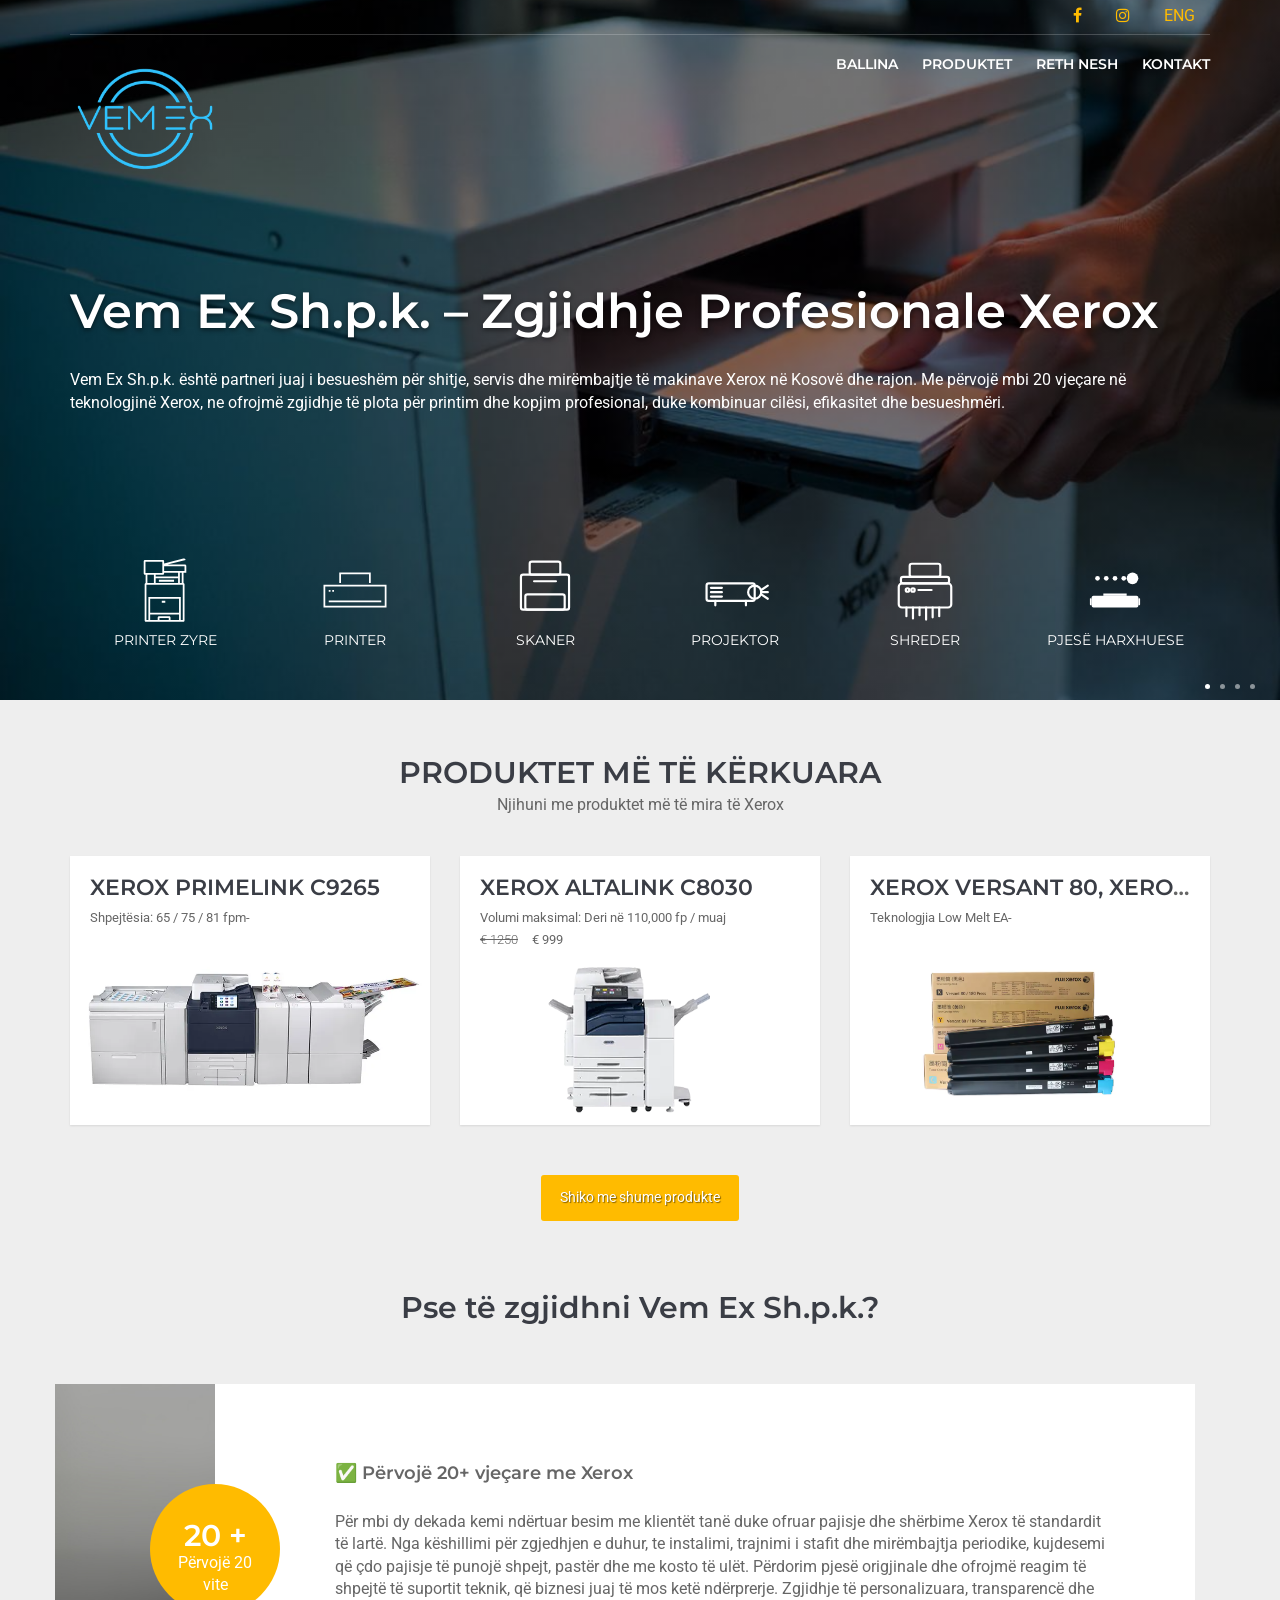
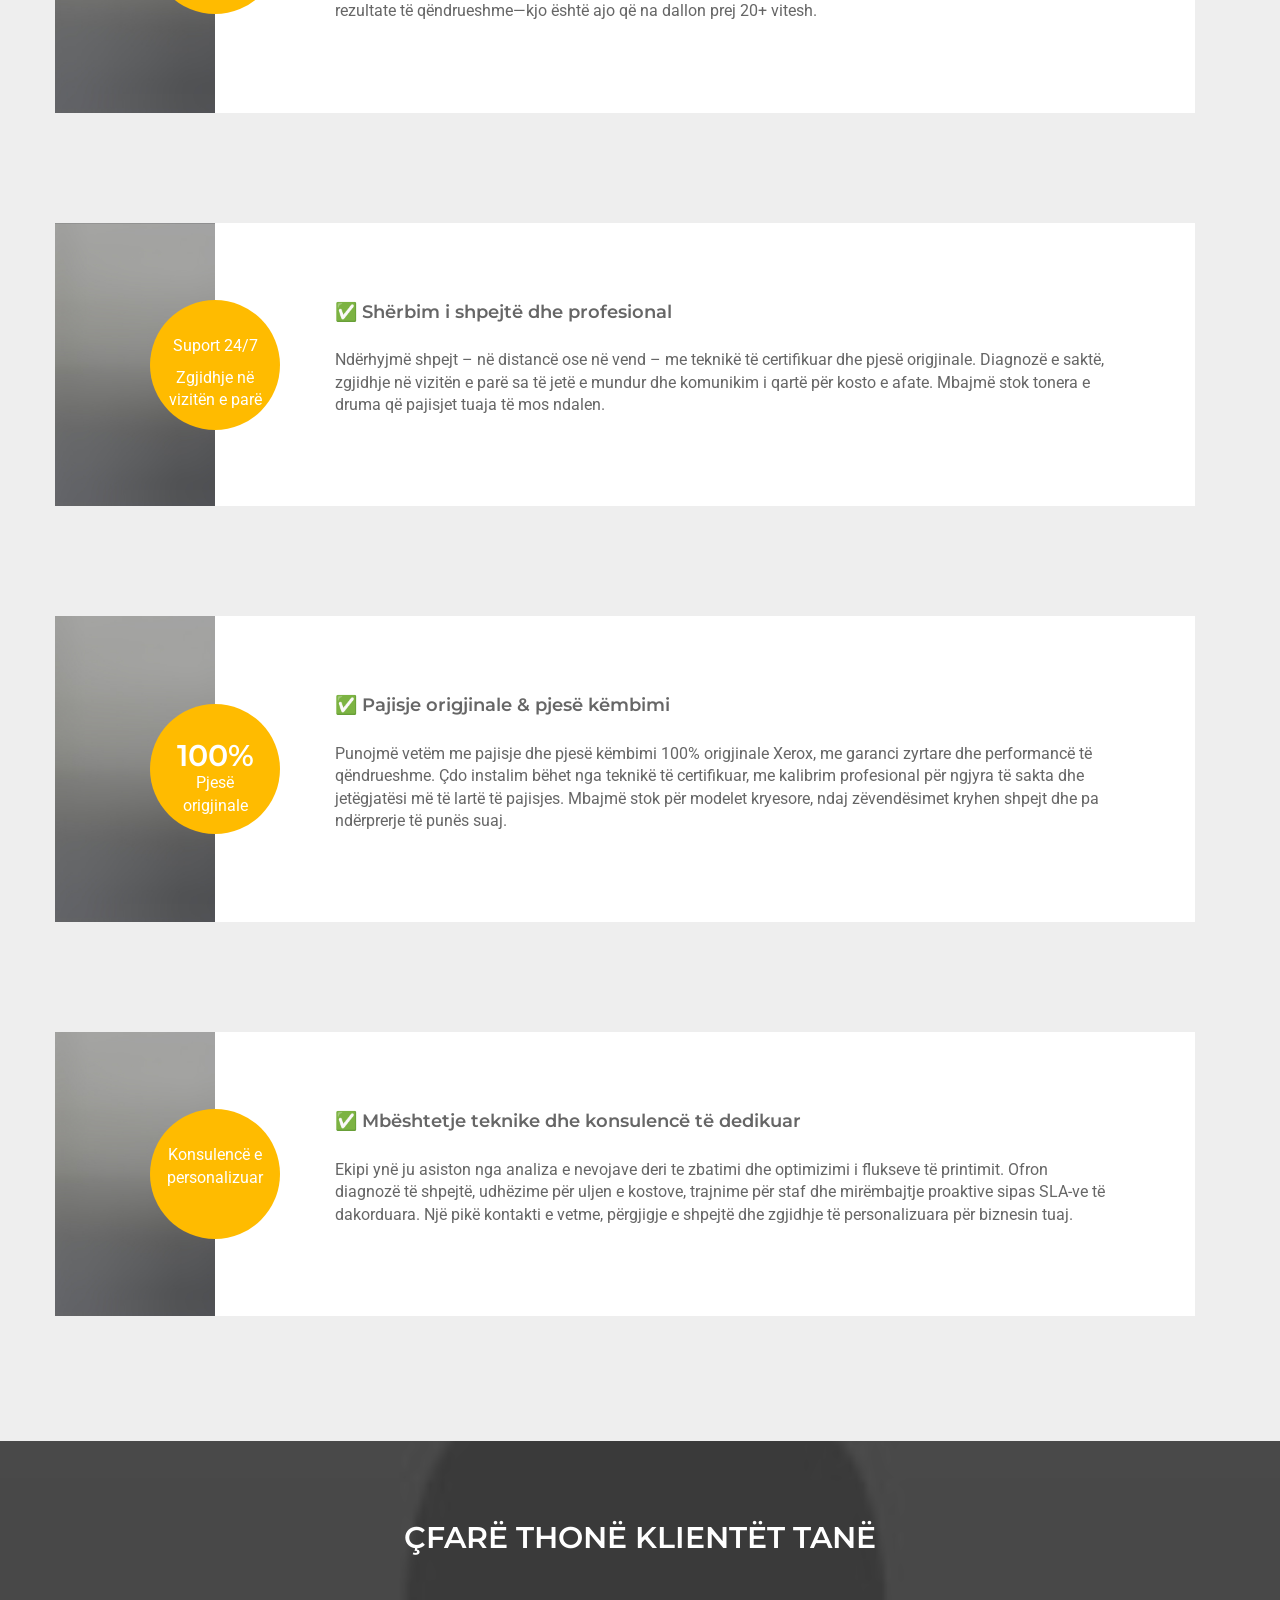
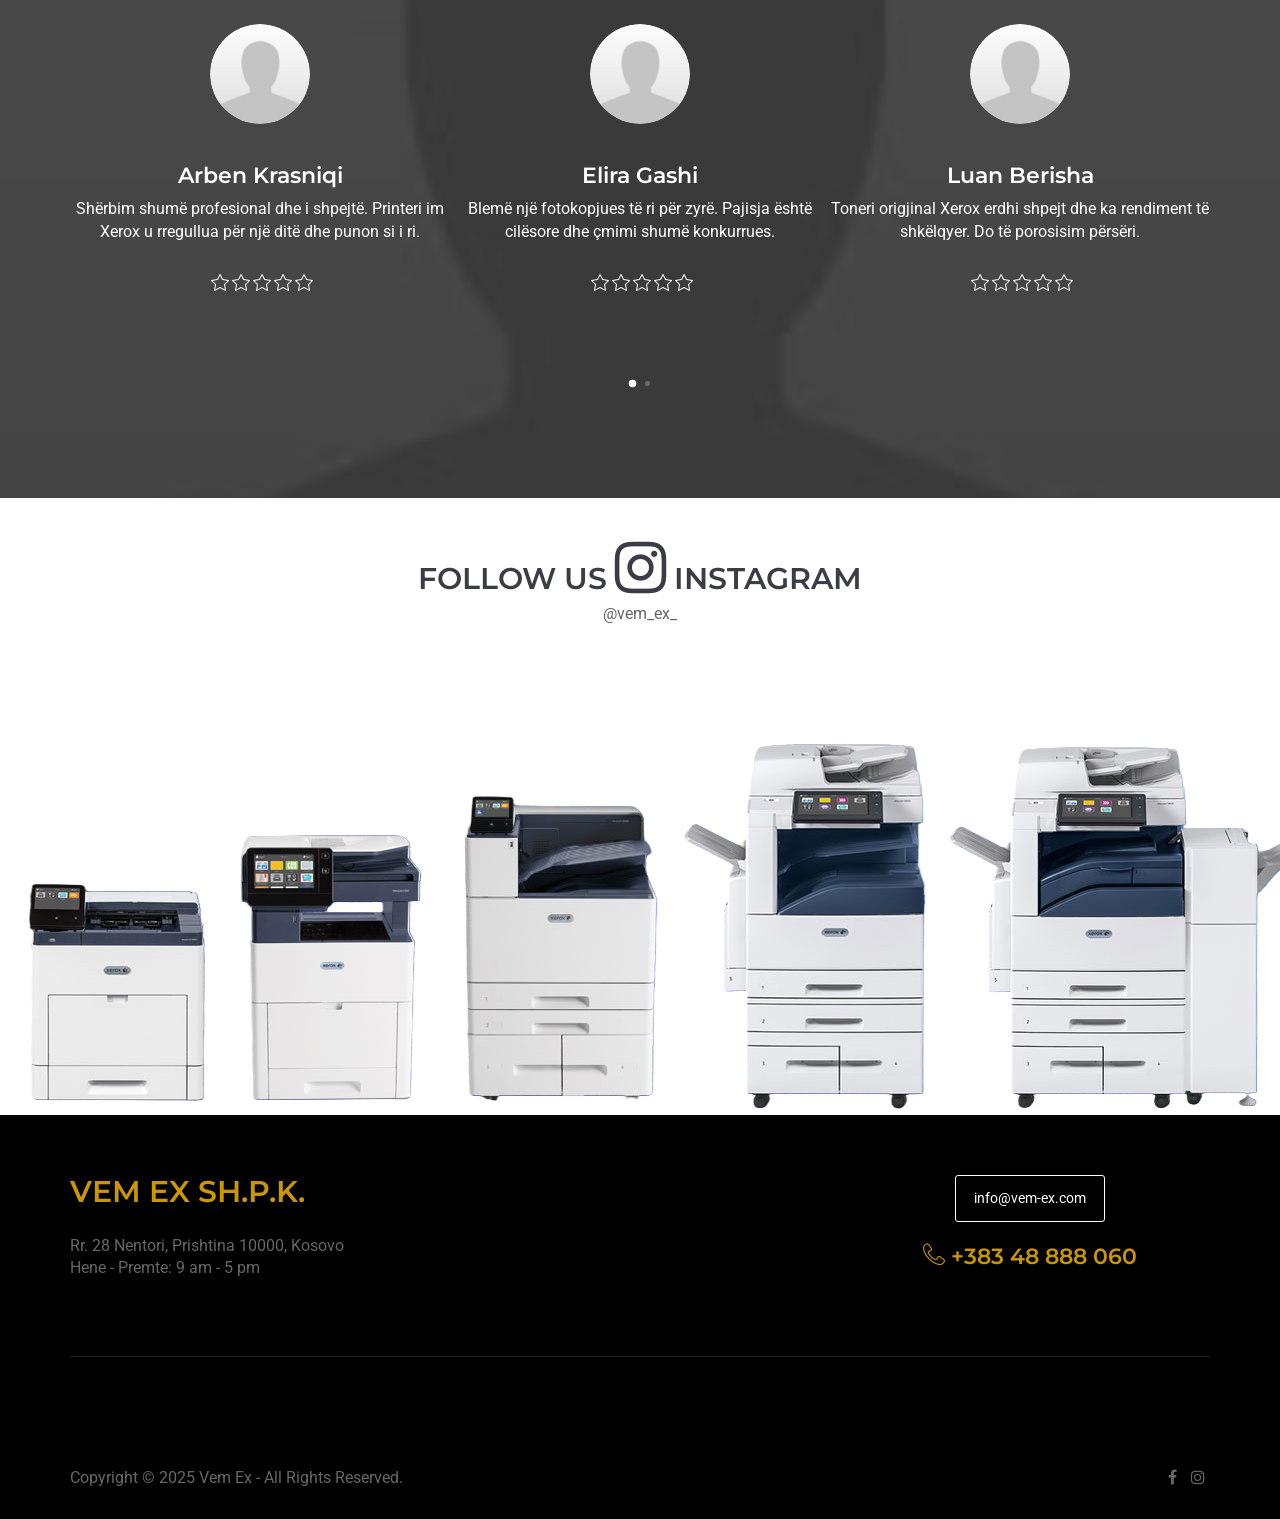
==== commit 0a538a2b: "Implementation of main features" ====
--- a/index.html
+++ b/index.html
@@ -1,4 +1,4 @@
-<!DOCTYPE html>
+﻿<!DOCTYPE html>
 <html lang="en">
 
 <head>
@@ -109,8 +109,8 @@
 
                         <ul>
                             <li><a href="index.html">Ballina</a></li>
-                            <li><a href="404.html">Produktet</a></li>
-                            <li><a href="404.html">Reth nesh</a></li>
+                            <li><a href="products.html">Produktet</a></li>
+                            <li><a href="about.html">Reth nesh</a></li>
                             <li><a href="contact.html">Kontakt</a></li>
                         </ul>
                     </div> <!--/floating-menu-->
@@ -130,10 +130,14 @@
 
                 <div class="box">
                         <div class="container">
-                            <h2 class="title animated h1" data-animation="fadeInDown"> Servis i Autorizuar i Xerox-it</h2>
+                            <h2 class="title animated h1" data-animation="fadeInDown"> Vem Ex Sh.p.k. – Zgjidhje Profesionale Xerox</h2>
                             <div class="animated" data-animation="fadeInUp">
-                                <div class="animated pt-2" data-animation="fadeInUp">Fotokopje, Printera, Tonera & Pjesë Harxhuese të Xerox</div>
-                                <div class="animated pt-2" data-animation="fadeInUp">Mbështetje Profesionale për Zyre</div>
+                                <div class="animated pt-2" data-animation="fadeInUp">Vem Ex Sh.p.k. është partneri juaj i besueshëm për
+                                    shitje, servis dhe mirëmbajtje të makinave Xerox në Kosovë dhe rajon. Me përvojë mbi 20 vjeçare në
+                                    teknologjinë Xerox, ne ofrojmë zgjidhje të plota për printim dhe kopjim profesional, duke kombinuar cilësi,
+                                    efikasitet dhe besueshmëri.
+                                    </div>
+<!--                                <div class="animated pt-2" data-animation="fadeInUp"></div>-->
                             </div>
                         </div>
                     </div>
@@ -144,10 +148,12 @@
                 <div class="item"   style="background-image:linear-gradient(rgba(0,0,0,0.5),rgba(0,0,0,0.5)), url(assets/images/banner2.jpg)">
                     <div class="box">
                         <div class="container">
-                            <h2 class="title animated h1" data-animation="fadeInDown"> Servis i Autorizuar i Xerox-it</h2>
+                            <h2 class="title animated h1" data-animation="fadeInDown"> Pajisje Xerox të reja dhe të përdorura</h2>
                             <div class="animated" data-animation="fadeInUp">
-                                <div class="animated pt-2" data-animation="fadeInUp">Fotokopje, Printera, Tonera & Pjesë Harxhuese të Xerox</div>
-                                <div class="animated pt-2" data-animation="fadeInUp">Mbështetje Profesionale për Zyre</div>
+                                <div class="animated pt-2" data-animation="fadeInUp">Ofrojmë printera dhe kopjues Xerox, të rinj ose të
+                                    refurbished (të rinovuar profesionalisht), të përshtatshëm për çdo biznes – nga zyra të vogla deri te
+                                    kompani të mëdha.</div>
+<!--                                <div class="animated pt-2" data-animation="fadeInUp">Mbështetje Profesionale për Zyre</div>-->
                             </div>
                         </div>
                     </div>
@@ -158,10 +164,25 @@
                 <div class="item"   style="background-image:linear-gradient(rgba(0,0,0,0.5),rgba(0,0,0,0.5)), url(assets/images/banner3.jpg)">
                     <div class="box">
                         <div class="container">
-                            <h2 class="title animated h1" data-animation="fadeInDown"> Servis i Autorizuar i Xerox-it</h2>
+                            <h2 class="title animated h1" data-animation="fadeInDown"> Servis & Mirëmbajtje Profesionale</h2>
                             <div class="animated" data-animation="fadeInUp">
-                                <div class="animated pt-2" data-animation="fadeInUp">Fotokopje, Printera, Tonera & Pjesë Harxhuese të Xerox</div>
-                                <div class="animated pt-2" data-animation="fadeInUp">Mbështetje Profesionale për Zyre</div>
+                                <div class="animated pt-2" data-animation="fadeInUp">Ekipi ynë teknik ofron servis të shpejtë dhe
+                                    mirëmbajtje periodike, me pjesë origjinale Xerox dhe mbështetje të vazhdueshme pas shitjes.</div>
+<!--                                <div class="animated pt-2" data-animation="fadeInUp">Mbështetje Profesionale për Zyre</div>-->
+                            </div>
+                        </div>
+                    </div>
+                </div>
+
+
+                <div class="item"   style="background-image:linear-gradient(rgba(0,0,0,0.5),rgba(0,0,0,0.5)), url(assets/images/banner3.jpg)">
+                    <div class="box">
+                        <div class="container">
+                            <h2 class="title animated h1" data-animation="fadeInDown"> Konsulencë dhe Zgjidhje të Personalizuara</h2>
+                            <div class="animated" data-animation="fadeInUp">
+                                <div class="animated pt-2" data-animation="fadeInUp">Çdo klient merr këshillim teknik falas dhe zgjidhje të
+                                    përshtatur për nevojat e tij – sepse ne besojmë në partneritet afatgjatë dhe shërbim të besueshëm.</div>
+<!--                                <div class="animated pt-2" data-animation="fadeInUp">Mbështetje Profesionale për Zyre</div>-->
                             </div>
                         </div>
                     </div>
@@ -296,7 +317,7 @@
                                     </a>
                                 </div>
                                 <div class="text">
-                                    <h2 class="title h4"><a href="product.html">Xerox PrimeLink C9265</a></h2>
+                                    <h2 class="title h4"><a href="products.html">Xerox PrimeLink C9265</a></h2>
                                     <sup>Shpejtësia: 65 / 75 / 81 fpm-</sup>
                                 </div>
                             </div>
@@ -322,7 +343,7 @@
                                     </a>
                                 </div>
                                 <div class="text">
-                                    <h2 class="title h4"><a href="product.html">Xerox Altalink C8030</a></h2>
+                                    <h2 class="title h4"><a href="products.html">Xerox Altalink C8030</a></h2>
                                     <sup>Volumi maksimal: Deri në 110,000 fp / muaj</sup> <br>
 
                                     <sub>€ 1250</sub>
@@ -351,7 +372,7 @@
                                     </a>
                                 </div>
                                 <div class="text">
-                                    <h2 class="title h4"><a href="product.html">Xerox Versant 80, Xerox Versant 180, Xerox Versant 280</a></h2>
+                                    <h2 class="title h4"><a href="products.html">Xerox Versant 80, Xerox Versant 180, Xerox Versant 280</a></h2>
                                     <sup>Teknologjia Low Melt EA-</sup>
                                 </div>
                             </div>
@@ -363,7 +384,7 @@
                 <!-- === button more === -->
 
                 <div class="wrapper-more">
-                    <a href="404.html" class="btn btn-main">Shiko me shume produkte</a>
+                    <a href="products.html" class="btn btn-main">Shiko me shume produkte</a>
                 </div>
 
                 <!-- ========================  Product info popup - quick view ======================== -->
@@ -455,25 +476,25 @@
                             <div class="product-info-wrapper">
                                 <div class="row">
                                     <div class="col-sm-10">
-                                    <div class="info-box">
-                                        <strong>Pajisje multifunksionale</strong>
-                                        <span>A4 dhe A3   Color & BW</span>
-                                    </div>
-                                    <div class="info-box">
-                                        <strong>Funksione</strong>
-                                        <span>Cloud, Copy, Email, Print, Scan</span>
-                                    </div>
-                                    <div class="info-box">
-                                        <strong>Rezolucioni maksimal</strong>
-                                        <span>1200 x 2400 IQ</span>
-                                    </div>
-                                    <div class="info-box">
-                                        <strong>Volumi maksimal</strong>
-                                        <span>Deri në 110,000 fp / muaj</span>
-                                    </div>
-                                    <div class="info-box">
-                                        <strong>Kapaciteti i tonerit</strong>
-                                        <span>
+                                        <div class="info-box">
+                                            <strong>Pajisje multifunksionale</strong>
+                                            <span>A4 dhe A3   Color & BW</span>
+                                        </div>
+                                        <div class="info-box">
+                                            <strong>Funksione</strong>
+                                            <span>Cloud, Copy, Email, Print, Scan</span>
+                                        </div>
+                                        <div class="info-box">
+                                            <strong>Rezolucioni maksimal</strong>
+                                            <span>1200 x 2400 IQ</span>
+                                        </div>
+                                        <div class="info-box">
+                                            <strong>Volumi maksimal</strong>
+                                            <span>Deri në 110,000 fp / muaj</span>
+                                        </div>
+                                        <div class="info-box">
+                                            <strong>Kapaciteti i tonerit</strong>
+                                            <span>
                                         <ul class="consumables-list">
                                             <li><span class="color-btn color-btn-black"></span> <span>E zezë (Black): 26,000 faqe</span></li>
                                             <li><span class="color-btn color-btn-yellow"></span> <span>E verdhë (Yellow): 15,000 faqe</span></li>
@@ -481,20 +502,20 @@
                                             <li><span class="color-btn color-btn-cyan"></span> <span>Cian (Cyan): 15,000 faqe</span></li>
                                         </ul>
                                         </span>
+                                        </div>
+                                        <div class="info-box">
+                                            <strong>Printim prej Telefonit</strong>
+                                            <span><i class="fa fa-check-square-o"></i> Mbështetur</span>
+                                        </div>
+                                        <div class="info-box">
+                                            <strong>Printim prej USB</strong>
+                                            <span><i class="fa fa-check-square-o"></i> Mbështetur</span>
+                                        </div>
+                                        <div class="info-box">
+                                            <strong>Scan në USB</strong>
+                                            <span><i class="fa fa-check-square-o"></i> Mbështetur</span>
+                                        </div>
                                     </div>
-                                    <div class="info-box">
-                                        <strong>Printim prej Telefonit</strong>
-                                        <span><i class="fa fa-check-square-o"></i> Mbështetur</span>
-                                    </div>
-                                    <div class="info-box">
-                                        <strong>Printim prej USB</strong>
-                                        <span><i class="fa fa-check-square-o"></i> Mbështetur</span>
-                                    </div>
-                                    <div class="info-box">
-                                        <strong>Scan në USB</strong>
-                                        <span><i class="fa fa-check-square-o"></i> Mbështetur</span>
-                                    </div>
-                                </div>
 
 
                                 </div> <!--/row-->
@@ -565,6 +586,104 @@
 
             </div> <!--/container-->
         </section>
+
+
+        <section class="history">
+            <div class="container">
+
+                <!-- === History header === -->
+
+                <header>
+                    <div class="row">
+                        <div class="col-md-offset-2 col-md-8 text-center">
+                            <h1 class="h2 title">Pse të zgjidhni Vem Ex Sh.p.k.?</h1>
+                            <div class="text">
+<!--                                <p>Our architects and designers constantly and carefully monitor the environment, they accept and develop changes, research fashion and architectural, as well as sociological, changes and transform them into unique design.</p>-->
+                            </div>
+                        </div>
+                    </div>
+                </header>
+
+                <!-- === row item === -->
+
+                <div class="row row-block">
+                    <div class="col-md-1 history-image" style="background-image:url(assets/images/blog-3.jpg)">
+                        <div class="history-title">
+                            <h2 class="title">20 +</h2>
+                            <p>Përvojë 20 vite</p>
+                        </div>
+                    </div>
+                    <div class="col-md-11 history-desc">
+                        <div class="h5 title">✅ Përvojë 20+ vjeçare me Xerox</div>
+                        <p>
+                            Për mbi dy dekada kemi ndërtuar besim me klientët tanë duke ofruar pajisje dhe shërbime Xerox të standardit të
+                            lartë. Nga këshillimi për zgjedhjen e duhur, te instalimi, trajnimi i stafit dhe mirëmbajtja periodike,
+                            kujdesemi që çdo pajisje të punojë shpejt, pastër dhe me kosto të ulët. Përdorim pjesë origjinale dhe
+                            ofrojmë reagim të shpejtë të suportit teknik, që biznesi juaj të mos ketë ndërprerje. Zgjidhje të
+                            personalizuara, transparencë dhe rezultate të qëndrueshme—kjo është ajo që na dallon prej 20+ vitesh.
+                        </p>
+                    </div>
+                </div>
+
+                <!-- === row item === -->
+                <div class="row row-block">
+                    <div class="col-md-1 history-image" style="background-image:url(assets/images/blog-4.jpg)">
+                        <div class="history-title">
+                            <p>Suport 24/7</p>
+                            <p>Zgjidhje në vizitën e parë</p>
+                        </div>
+                    </div>
+                    <div class="col-md-11 history-desc">
+                        <div class="h5 title">✅ Shërbim i shpejtë dhe profesional</div>
+                        <p>
+                            Ndërhyjmë shpejt – në distancë ose në vend – me teknikë të certifikuar dhe pjesë origjinale.
+                            Diagnozë e saktë, zgjidhje në vizitën e parë sa të jetë e mundur dhe komunikim i qartë për kosto e afate.
+                            Mbajmë stok tonera e druma që pajisjet tuaja të mos ndalen.
+                        </p>
+                    </div>
+                </div>
+
+                <!-- === row item === -->
+                <div class="row row-block">
+                    <div class="col-md-1 history-image" style="background-image:url(assets/images/blog-5.jpg)">
+                        <div class="history-title">
+                            <h2 class="title">100%</h2>
+                            <p>Pjesë origjinale </p>
+                        </div>
+                    </div>
+                    <div class="col-md-11 history-desc">
+                        <div class="h5 title">✅ Pajisje origjinale & pjesë këmbimi</div>
+                        <p>
+                            Punojmë vetëm me pajisje dhe pjesë këmbimi 100% origjinale Xerox, me garanci zyrtare dhe performancë të
+                            qëndrueshme. Çdo instalim bëhet nga teknikë të certifikuar, me kalibrim profesional për ngjyra të sakta dhe
+                            jetëgjatësi më të lartë të pajisjes. Mbajmë stok për modelet kryesore, ndaj zëvendësimet kryhen shpejt dhe pa
+                            ndërprerje të punës suaj.
+                        </p>
+                    </div>
+                </div>
+
+                <!-- === row item === -->
+                <div class="row row-block">
+                    <div class="col-md-1 history-image" style="background-image:url(assets/images/blog-6.jpg)">
+                        <div class="history-title">
+<!--                            <h2 class="title">1950</h2>-->
+                            <p>Konsulencë e personalizuar</p>
+                        </div>
+                    </div>
+                    <div class="col-md-11 history-desc">
+                        <div class="h5 title">✅ Mbështetje teknike dhe konsulencë të dedikuar</div>
+                        <p>
+                            Ekipi ynë ju asiston nga analiza e nevojave deri te zbatimi dhe optimizimi i flukseve të printimit.
+                            Ofron diagnozë të shpejtë, udhëzime për uljen e kostove, trajnime për staf dhe mirëmbajtje proaktive sipas
+                            SLA-ve të dakorduara. Një pikë kontakti e vetme, përgjigje e shpejtë dhe zgjidhje të personalizuara për
+                            biznesin tuaj.
+                        </p>
+                    </div>
+                </div>
+            </div>
+        </section>
+
+
 
         <!-- ======================== Quotes ======================== -->
 
@@ -693,27 +812,6 @@
                 <img src="assets/instagram/all.png" alt="Alternate Text" />
 
             </div>
-<!--            <div class="gallery clearfix" >-->
-<!--                <a class="item" href="#">-->
-<!--                    <img src="assets/instagram/output_1.png" alt="Alternate Text" />-->
-<!--                </a>-->
-<!--                <a class="item" href="#">-->
-<!--                    <img src="assets/instagram/output_2.png" alt="Alternate Text" />-->
-<!--                </a>-->
-<!--                <a class="item" href="#">-->
-<!--                    <img src="assets/instagram/output_3.png" alt="Alternate Text" />-->
-<!--                </a>-->
-<!--                <a class="item" href="#">-->
-<!--                    <img src="assets/instagram/output_4.png" alt="Alternate Text" />-->
-<!--                </a>-->
-<!--                <a class="item" href="#">-->
-<!--                    <img src="assets/instagram/output_5.png" alt="Alternate Text" />-->
-<!--                </a>-->
-<!--                <a class="item" href="#">-->
-<!--                    <img src="assets/instagram/output_6.png" alt="Alternate Text" />-->
-<!--                </a>-->
-
-<!--            </div> &lt;!&ndash;/gallery&ndash;&gt;-->
 
         </section>
 
@@ -771,4 +869,4 @@
     <script src="js/main.js"></script>
 </body>
 
-</html>
+</html>
